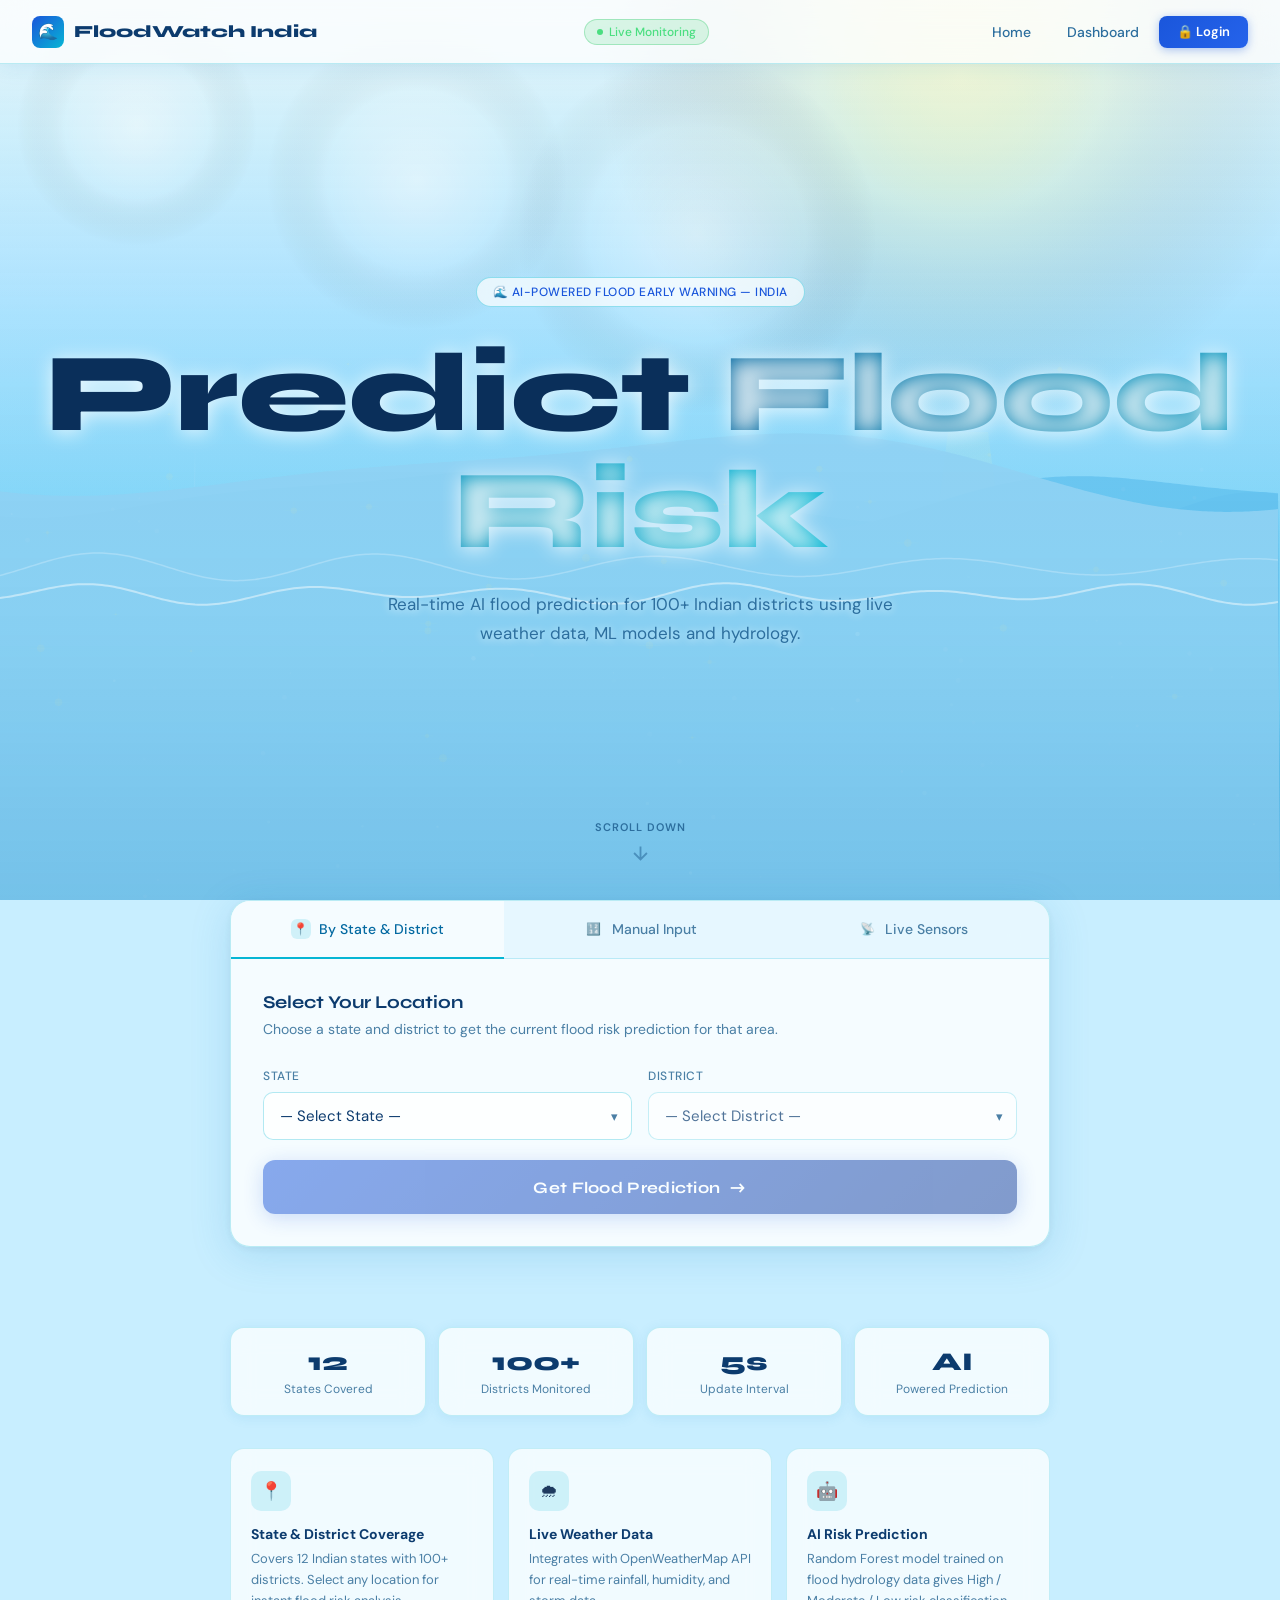
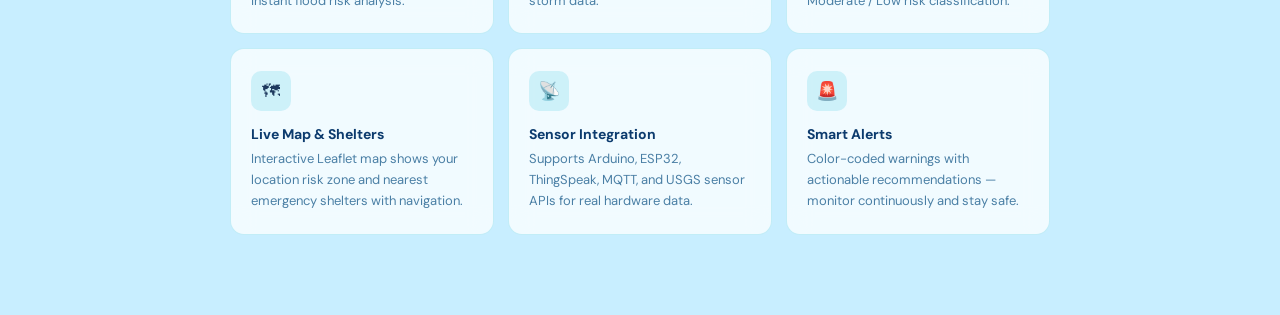
==== source/templates/index.html @ b9c5ceac "Add files via upload" ====
<!DOCTYPE html>
<html lang="en">
<head>
    <meta charset="UTF-8">
    <meta name="viewport" content="width=device-width, initial-scale=1.0">
    <title>Flood Prediction System — India</title>
    <link rel="preconnect" href="https://fonts.googleapis.com">
    <link href="https://fonts.googleapis.com/css2?family=Syne:wght@400;700;800&family=DM+Sans:wght@300;400;500&display=swap" rel="stylesheet">
    <style>
        :root {
            --blue:    #1a56db;
            --blue-dk: #0f3a99;
            --cyan:    #06b6d4;
            --red:     #ef4444;
            --amber:   #f59e0b;
            --green:   #22c55e;
            --dark:    #0b0f1a;
            --panel:   rgba(255,255,255,0.82);
            --border:  rgba(6,182,212,0.22);
            --text:    #1e3a5f;
            --muted:   #4a7fa5;
        }

        *, *::before, *::after { margin: 0; padding: 0; box-sizing: border-box; }

        body {
            font-family: 'DM Sans', sans-serif;
            background: #c8eeff;
            color: var(--text);
            min-height: 100vh;
            overflow-x: hidden;
        }

        /* ── WATER CANVAS BACKGROUND ── */
        #water-bg {
            position: fixed; inset: 0; z-index: 0;
            width: 100%; height: 100%;
        }

        /* ── SUNLIGHT SHIMMER OVERLAY ── */
        .sun-shimmer {
            position: fixed; inset: 0; z-index: 1;
            background: linear-gradient(
                180deg,
                rgba(255,248,220,0.18) 0%,
                rgba(200,238,255,0.08) 35%,
                rgba(100,200,240,0.12) 70%,
                rgba(30,140,200,0.22)  100%
            );
            pointer-events: none;
        }

        /* ── ANIMATED BG (kept for fallback) ── */
        body::before {
            content: '';
            position: fixed; inset: 0; z-index: 0;
            background:
                radial-gradient(ellipse 80% 40% at 50% 0%,  rgba(255,248,200,0.35) 0%, transparent 55%),
                radial-gradient(ellipse 60% 50% at 20% 60%, rgba(100,200,255,0.3)  0%, transparent 60%),
                radial-gradient(ellipse 60% 50% at 80% 40%, rgba(60,180,240,0.25)  0%, transparent 60%);
            pointer-events: none;
        }

        /* ── TOP NAV ── */
        .nav {
            position: sticky; top: 0; z-index: 100;
            display: flex; align-items: center; justify-content: space-between;
            padding: 0 32px; height: 64px;
            background: rgba(255,255,255,0.75);
            backdrop-filter: blur(20px);
            border-bottom: 1px solid rgba(6,182,212,0.25);
            box-shadow: 0 2px 20px rgba(30,140,200,0.12);
        }

        .nav-brand {
            display: flex; align-items: center; gap: 10px;
            font-family: 'Syne', sans-serif;
            font-size: 17px; font-weight: 800; color: #0c3b6e;
            text-decoration: none;
        }

        .nav-brand .drop {
            width: 32px; height: 32px;
            background: linear-gradient(135deg, var(--blue), var(--cyan));
            border-radius: 8px;
            display: flex; align-items: center; justify-content: center;
            font-size: 16px;
        }

        .live-badge {
            display: flex; align-items: center; gap: 6px;
            background: rgba(34,197,94,0.15);
            border: 1px solid rgba(34,197,94,0.3);
            color: #4ade80; padding: 4px 12px; border-radius: 20px;
            font-size: 12px; font-weight: 500;
        }

        .live-badge::before {
            content: '';
            width: 6px; height: 6px; border-radius: 50%;
            background: #4ade80;
            animation: pulse-dot 1.5s infinite;
        }

        @keyframes pulse-dot { 0%,100%{opacity:1;transform:scale(1)} 50%{opacity:0.4;transform:scale(0.8)} }

        .nav-links { display: flex; gap: 4px; }

        .nav-links a {
            color: #2c6e9e; text-decoration: none;
            padding: 7px 16px; border-radius: 8px;
            font-size: 14px; font-weight: 500;
            transition: all 0.2s;
        }

        .nav-links a:hover { color: #0c3b6e; background: rgba(6,182,212,0.12); }

        .nav-links a.btn-login-nav {
            background: linear-gradient(135deg, #1a56db, #2563eb);
            color: white; padding: 7px 18px; border-radius: 8px;
            font-weight: 600; font-size: 13px;
            box-shadow: 0 2px 10px rgba(26,86,219,0.35);
            transition: transform 0.2s, box-shadow 0.2s;
        }
        .nav-links a.btn-login-nav:hover {
            background: linear-gradient(135deg, #1a56db, #2563eb);
            transform: translateY(-1px);
            box-shadow: 0 4px 16px rgba(26,86,219,0.5);
        }

        /* ── HERO ── */
        .hero {
            position: relative; z-index: 1;
            height: calc(100vh - 64px);
            display: flex; flex-direction: column;
            align-items: center; justify-content: center;
            text-align: center;
            width: 100%; max-width: 100%; margin: 0;
            padding: 0 32px;
        }

        .scroll-hint {
            position: absolute; bottom: 36px; left: 50%;
            transform: translateX(-50%);
            display: flex; flex-direction: column; align-items: center; gap: 8px;
            color: var(--muted); font-size: 11px; font-weight: 600;
            letter-spacing: 1px; text-transform: uppercase;
            cursor: pointer; animation: bounce 2s infinite;
        }
        .scroll-hint svg { width: 22px; height: 22px; opacity: 0.5; }
        @keyframes bounce {
            0%,100% { transform: translateX(-50%) translateY(0); opacity: 0.7; }
            50%      { transform: translateX(-50%) translateY(8px); opacity: 1; }
        }

        .hero-eyebrow {
            display: inline-flex; align-items: center; gap: 8px;
            background: rgba(255,255,255,0.7);
            border: 1px solid rgba(6,182,212,0.4);
            color: #1a56db; padding: 6px 16px; border-radius: 20px;
            font-size: 12px; font-weight: 500; letter-spacing: 0.5px;
            text-transform: uppercase; margin-bottom: 28px;
            backdrop-filter: blur(8px);
        }

        .hero h1 {
            font-family: 'Syne', sans-serif;
            font-size: clamp(3.5rem, 9vw, 7rem);
            font-weight: 800; line-height: 1.05;
            color: #0a2f5a; margin-bottom: 0;
            letter-spacing: -1px;
            text-shadow: 0 2px 20px rgba(255,255,255,0.8);
        }

        .hero h1 span {
            background: linear-gradient(90deg, #0369a1, #06b6d4);
            -webkit-background-clip: text;
            -webkit-text-fill-color: transparent;
            background-clip: text;
        }

        .hero p {
            font-size: 17px; color: #2c6e9e;
            line-height: 1.7; max-width: 560px; margin: 0 auto 40px;
            text-shadow: 0 1px 8px rgba(255,255,255,0.7);
        }

        /* ── MAIN CARD ── */
        .main-card {
            position: relative; z-index: 1;
            max-width: 860px; margin: 0 auto;
            padding: 0 20px 80px;
        }

        .card-inner {
            background: rgba(255,255,255,0.82);
            border: 1px solid rgba(6,182,212,0.25);
            border-radius: 20px;
            overflow: hidden;
            backdrop-filter: blur(20px);
            box-shadow: 0 8px 40px rgba(30,140,200,0.18), 0 2px 8px rgba(0,0,0,0.06);
        }

        /* ── TABS ── */
        .tabs {
            display: flex;
            border-bottom: 1px solid rgba(6,182,212,0.2);
            background: rgba(200,238,255,0.35);
        }

        .tab-btn {
            flex: 1; padding: 18px 20px;
            background: none; border: none; cursor: pointer;
            font-family: 'DM Sans', sans-serif;
            font-size: 14px; font-weight: 500;
            color: #4a7fa5;
            display: flex; align-items: center; justify-content: center; gap: 8px;
            border-bottom: 2px solid transparent;
            transition: all 0.2s;
            margin-bottom: -1px;
        }

        .tab-btn:hover { color: #0c3b6e; }

        .tab-btn.active {
            color: #0369a1;
            border-bottom-color: #06b6d4;
            background: rgba(255,255,255,0.6);
        }

        .tab-btn .tab-icon {
            width: 20px; height: 20px; border-radius: 6px;
            display: flex; align-items: center; justify-content: center;
            font-size: 12px;
        }

        .tab-btn.active .tab-icon { background: rgba(6,182,212,0.15); }

        /* ── TAB PANELS ── */
        .tab-panel { display: none; padding: 32px; }
        .tab-panel.active { display: block; }

        /* ── LOCATION SELECTOR ── */
        .panel-title {
            font-family: 'Syne', sans-serif;
            font-size: 18px; font-weight: 700;
            color: #0c3b6e; margin-bottom: 6px;
        }

        .panel-sub {
            font-size: 14px; color: #4a7fa5;
            margin-bottom: 28px; line-height: 1.5;
        }

        .select-row {
            display: grid; grid-template-columns: 1fr 1fr; gap: 16px;
            margin-bottom: 20px;
        }

        .field-wrap { display: flex; flex-direction: column; gap: 8px; }

        .field-label {
            font-size: 12px; font-weight: 500;
            color: #4a7fa5; text-transform: uppercase; letter-spacing: 0.5px;
        }

        select, input[type="number"] {
            width: 100%;
            background: rgba(255,255,255,0.8);
            border: 1px solid rgba(6,182,212,0.3);
            border-radius: 10px;
            color: #0c3b6e;
            padding: 13px 16px;
            font-family: 'DM Sans', sans-serif;
            font-size: 15px;
            outline: none;
            appearance: none;
            -webkit-appearance: none;
            transition: border-color 0.2s, background 0.2s, box-shadow 0.2s;
            cursor: pointer;
        }

        select:focus, input[type="number"]:focus {
            border-color: #06b6d4;
            background: rgba(255,255,255,0.95);
            box-shadow: 0 0 0 3px rgba(6,182,212,0.15);
        }

        select option { background: white; color: #0c3b6e; }

        .select-arrow {
            position: relative;
        }

        .select-arrow::after {
            content: '▾';
            position: absolute; right: 14px; top: 50%;
            transform: translateY(-50%);
            color: var(--muted); pointer-events: none; font-size: 13px;
        }

        /* ── MANUAL FORM GRID ── */
        .manual-grid {
            display: grid; grid-template-columns: repeat(3,1fr); gap: 16px;
            margin-bottom: 20px;
        }

        input[type="number"]::placeholder { color: var(--muted); }

        input[type="number"]::-webkit-inner-spin-button { -webkit-appearance: none; }

        /* ── PREDICT BUTTON ── */
        .predict-btn {
            width: 100%; padding: 16px;
            background: linear-gradient(135deg, var(--blue), var(--blue-dk));
            border: none; border-radius: 12px;
            color: white; font-family: 'Syne', sans-serif;
            font-size: 16px; font-weight: 700;
            cursor: pointer; letter-spacing: 0.3px;
            transition: transform 0.2s, box-shadow 0.2s, opacity 0.2s;
            box-shadow: 0 4px 20px rgba(26,86,219,0.4);
            display: flex; align-items: center; justify-content: center; gap: 10px;
        }

        .predict-btn:hover { transform: translateY(-2px); box-shadow: 0 8px 28px rgba(26,86,219,0.5); }
        .predict-btn:active { transform: translateY(0); }
        .predict-btn:disabled { opacity: 0.5; cursor: not-allowed; transform: none; }

        .btn-arrow { font-size: 18px; transition: transform 0.2s; }
        .predict-btn:hover .btn-arrow { transform: translateX(4px); }

        /* ── RESULT PANEL ── */
        #result-panel {
            display: none;
            margin-top: 24px;
            border: 1px solid rgba(6,182,212,0.25);
            border-radius: 14px;
            overflow: hidden;
            animation: fadeUp 0.4s ease;
            background: rgba(255,255,255,0.7);
        }

        @keyframes fadeUp { from{opacity:0;transform:translateY(12px)} to{opacity:1;transform:translateY(0)} }

        .result-header {
            padding: 20px 24px;
            display: flex; align-items: center; justify-content: space-between;
        }

        .result-header.high     { background: rgba(239,68,68,0.1);   border-bottom: 1px solid rgba(239,68,68,0.2); }
        .result-header.moderate { background: rgba(245,158,11,0.1);  border-bottom: 1px solid rgba(245,158,11,0.2); }
        .result-header.low      { background: rgba(34,197,94,0.1);   border-bottom: 1px solid rgba(34,197,94,0.2); }

        .result-risk-label {
            font-family: 'Syne', sans-serif;
            font-size: 20px; font-weight: 800;
        }

        .result-risk-label.high     { color: #dc2626; }
        .result-risk-label.moderate { color: #d97706; }
        .result-risk-label.low      { color: #16a34a; }

        .result-location {
            font-size: 13px; color: #4a7fa5;
            margin-top: 2px;
        }

        .prob-pill {
            padding: 6px 16px; border-radius: 20px;
            font-size: 14px; font-weight: 700;
        }

        .prob-pill.high     { background: rgba(239,68,68,0.15);  color: #dc2626; }
        .prob-pill.moderate { background: rgba(245,158,11,0.15); color: #d97706; }
        .prob-pill.low      { background: rgba(34,197,94,0.15);  color: #16a34a; }

        .result-body { padding: 20px 24px; }

        .result-metrics {
            display: grid; grid-template-columns: repeat(3,1fr); gap: 12px;
            margin-bottom: 20px;
        }

        .metric-box {
            background: rgba(200,238,255,0.4);
            border: 1px solid rgba(6,182,212,0.2);
            border-radius: 10px; padding: 14px;
            text-align: center;
        }

        .metric-val { font-size: 1.5rem; font-weight: 700; color: #0c3b6e; margin-bottom: 3px; }
        .metric-lbl { font-size: 11px; color: #4a7fa5; text-transform: uppercase; letter-spacing: 0.4px; }

        /* Prob bar */
        .prob-bar-row { margin-bottom: 16px; }
        .prob-bar-label { font-size: 12px; color: #4a7fa5; margin-bottom: 7px; display: flex; justify-content: space-between; }
        .prob-track { background: rgba(6,182,212,0.12); border-radius: 6px; height: 8px; overflow: hidden; }
        .prob-fill { height: 100%; border-radius: 6px; transition: width 1s ease; }
        .prob-fill.high     { background: linear-gradient(90deg, #f87171, #ef4444); }
        .prob-fill.moderate { background: linear-gradient(90deg, #fbbf24, #f59e0b); }
        .prob-fill.low      { background: linear-gradient(90deg, #4ade80, #22c55e); }

        /* Action buttons */
        .result-actions { display: flex; gap: 10px; }

        .action-btn {
            flex: 1; padding: 11px;
            border-radius: 10px; border: 1px solid rgba(6,182,212,0.3);
            background: rgba(255,255,255,0.7);
            color: #0c3b6e; font-size: 13px; font-weight: 500;
            cursor: pointer; text-align: center; text-decoration: none;
            transition: all 0.2s; font-family: 'DM Sans', sans-serif;
            display: block;
        }

        .action-btn:hover { background: rgba(6,182,212,0.12); color: #0369a1; }
        .action-btn.primary { background: #0369a1; border-color: #0369a1; color: white; }
        .action-btn.primary:hover { background: #0c3b6e; }

        /* ── LOADING SPINNER ── */
        .spinner {
            width: 18px; height: 18px;
            border: 2px solid rgba(255,255,255,0.2);
            border-top-color: white;
            border-radius: 50%;
            animation: spin 0.7s linear infinite;
        }

        @keyframes spin { to { transform: rotate(360deg); } }

        /* ── STATS ROW ── */
        .stats-strip {
            position: relative; z-index: 1;
            max-width: 860px; margin: 0 auto 0;
            padding: 0 20px 32px;
            display: grid; grid-template-columns: repeat(4,1fr); gap: 12px;
        }

        .strip-card {
            background: rgba(255,255,255,0.75);
            border: 1px solid rgba(6,182,212,0.22);
            border-radius: 14px; padding: 18px 16px;
            text-align: center;
            backdrop-filter: blur(12px);
            box-shadow: 0 2px 12px rgba(30,140,200,0.1);
        }

        .strip-val {
            font-family: 'Syne', sans-serif;
            font-size: 1.6rem; font-weight: 800; color: #0c3b6e;
            margin-bottom: 4px;
        }

        .strip-lbl { font-size: 12px; color: #4a7fa5; }

        /* ── FEATURES ── */
        .features {
            position: relative; z-index: 1;
            max-width: 860px; margin: 0 auto;
            padding: 0 20px 80px;
            display: grid; grid-template-columns: repeat(3,1fr); gap: 14px;
        }

        .feat-card {
            background: rgba(255,255,255,0.75);
            border: 1px solid rgba(6,182,212,0.2);
            border-radius: 14px; padding: 22px 20px;
            backdrop-filter: blur(12px);
            transition: border-color 0.2s, transform 0.2s, box-shadow 0.2s;
        }

        .feat-card:hover { border-color: rgba(6,182,212,0.5); transform: translateY(-3px); box-shadow: 0 8px 24px rgba(30,140,200,0.15); }

        .feat-icon {
            width: 40px; height: 40px; border-radius: 10px;
            background: rgba(6,182,212,0.15);
            display: flex; align-items: center; justify-content: center;
            font-size: 18px; margin-bottom: 14px;
        }

        .feat-title { font-size: 14px; font-weight: 700; color: #0c3b6e; margin-bottom: 6px; }
        .feat-desc  { font-size: 13px; color: #4a7fa5; line-height: 1.6; }

        /* ── LOADING OVERLAY ── */
        #loading-overlay {
            display: none;
            position: fixed; inset: 0; z-index: 999;
            background: rgba(200,238,255,0.6);
            backdrop-filter: blur(6px);
            align-items: center; justify-content: center;
            flex-direction: column; gap: 16px;
        }

        #loading-overlay.show { display: flex; }

        .loading-ring {
            width: 50px; height: 50px;
            border: 3px solid rgba(6,182,212,0.2);
            border-top-color: #0369a1;
            border-radius: 50%;
            animation: spin 0.8s linear infinite;
        }

        .loading-text { font-size: 15px; color: #0c3b6e; font-weight: 600; }

        /* ── ALERT BANNER ── */
        #alert-banner {
            display: none;
            position: fixed; bottom: 24px; left: 50%; transform: translateX(-50%);
            z-index: 200; min-width: 300px; max-width: 480px;
            padding: 14px 20px; border-radius: 12px;
            font-size: 14px; font-weight: 500;
            animation: slideUp 0.3s ease;
        }

        #alert-banner.error { background: rgba(239,68,68,0.92); color: white; border: 1px solid #ef4444; }
        #alert-banner.info  { background: rgba(3,105,161,0.92); color: white; border: 1px solid #0369a1; }

        @keyframes slideUp { from{opacity:0;transform:translateX(-50%) translateY(10px)} to{opacity:1;transform:translateX(-50%) translateY(0)} }

        .scroll-hint {
            position: absolute; bottom: 36px; left: 50%;
            transform: translateX(-50%);
            display: flex; flex-direction: column; align-items: center; gap: 8px;
            color: #2c6e9e; font-size: 11px; font-weight: 600;
            letter-spacing: 1px; text-transform: uppercase;
            cursor: pointer; animation: bounce 2s infinite;
        }
        .scroll-hint svg { width: 22px; height: 22px; opacity: 0.6; }

        @media (max-width: 640px) {
            .select-row   { grid-template-columns: 1fr; }
            .manual-grid  { grid-template-columns: 1fr; }
            .result-metrics { grid-template-columns: 1fr 1fr; }
            .stats-strip  { grid-template-columns: 1fr 1fr; }
            .features     { grid-template-columns: 1fr; }
            .nav-links    { display: none; }
            .hero         { padding: 0 20px; height: calc(100vh - 64px); }
            .tab-btn span { display: none; }
        }
    </style>
</head>
<body>

<!-- WATER CANVAS BACKGROUND -->
<canvas id="water-bg"></canvas>
<div class="sun-shimmer"></div>

<!-- LOADING OVERLAY -->
<div id="loading-overlay">
    <div class="loading-ring"></div>
    <div class="loading-text">Analyzing flood risk...</div>
</div>

<!-- ALERT BANNER -->
<div id="alert-banner"></div>

<!-- NAV -->
<nav class="nav">
    <a class="nav-brand" href="/">
        <div class="drop">🌊</div>
        FloodWatch India
    </a>
    <div class="live-badge">Live Monitoring</div>
    <div class="nav-links">
        <a href="/">Home</a>
        <a href="/dashboard">Dashboard</a>
        <a href="/login" class="btn-login-nav">&#128274; Login</a>
    </div>
</nav>

<!-- HERO -->
<section class="hero">
    <div class="hero-eyebrow">🌊 AI-Powered Flood Early Warning — India</div>
    <h1>Predict <span>Flood Risk</span></h1>
    <p style="margin-top:20px;">Real-time AI flood prediction for 100+ Indian districts using live weather data, ML models and hydrology.</p>
    <div class="scroll-hint" onclick="document.getElementById('main-content').scrollIntoView({behavior:'smooth'})">
        Scroll down
        <svg viewBox="0 0 24 24" fill="none" stroke="currentColor" stroke-width="2">
            <path d="M12 5v14M5 12l7 7 7-7"/>
        </svg>
    </div>
</section>

<!-- MAIN CARD -->
<div id="main-content" class="main-card">
    <div class="card-inner">

        <!-- TABS -->
        <div class="tabs">
            <button class="tab-btn active" onclick="switchTab('location')">
                <div class="tab-icon">📍</div>
                <span>By State & District</span>
            </button>
            <button class="tab-btn" onclick="switchTab('manual')">
                <div class="tab-icon">🔢</div>
                <span>Manual Input</span>
            </button>
            <button class="tab-btn" onclick="switchTab('live')">
                <div class="tab-icon">📡</div>
                <span>Live Sensors</span>
            </button>
        </div>

        <!-- TAB: LOCATION -->
        <div class="tab-panel active" id="panel-location">
            <div class="panel-title">Select Your Location</div>
            <div class="panel-sub">Choose a state and district to get the current flood risk prediction for that area.</div>

            <div class="select-row">
                <div class="field-wrap">
                    <label class="field-label">State</label>
                    <div class="select-arrow">
                        <select id="state-select" onchange="loadDistricts()">
                            <option value="">— Select State —</option>
                        </select>
                    </div>
                </div>
                <div class="field-wrap">
                    <label class="field-label">District</label>
                    <div class="select-arrow">
                        <select id="district-select" disabled>
                            <option value="">— Select District —</option>
                        </select>
                    </div>
                </div>
            </div>

            <button class="predict-btn" id="loc-btn" onclick="predictByLocation()" disabled>
                <span>Get Flood Prediction</span>
                <span class="btn-arrow">→</span>
            </button>

            <div id="result-panel"></div>
        </div>

        <!-- TAB: MANUAL -->
        <div class="tab-panel" id="panel-manual">
            <div class="panel-title">Enter Sensor Readings</div>
            <div class="panel-sub">Input the current sensor readings from your local monitoring equipment.</div>

            <form action="/predict" method="POST">
                <div class="manual-grid">
                    <div class="field-wrap">
                        <label class="field-label">Rainfall (mm)</label>
                        <input type="number" name="rainfall" placeholder="e.g. 45" step="0.1" min="0" required>
                    </div>
                    <div class="field-wrap">
                        <label class="field-label">Water Level (m)</label>
                        <input type="number" name="water_level" placeholder="e.g. 2.5" step="0.01" min="0" required>
                    </div>
                    <div class="field-wrap">
                        <label class="field-label">River Flow (m³/s)</label>
                        <input type="number" name="flow_rate" placeholder="e.g. 150" step="0.1" min="0" required>
                    </div>
                </div>
                <button type="submit" class="predict-btn">
                    <span>Predict Flood Risk</span>
                    <span class="btn-arrow">→</span>
                </button>
            </form>
        </div>

        <!-- TAB: LIVE -->
        <div class="tab-panel" id="panel-live">
            <div class="panel-title">Live Sensor Dashboard</div>
            <div class="panel-sub">Real-time automatic monitoring using live weather data and AI prediction — updates every 5 seconds.</div>

            <div class="result-metrics" style="margin-bottom:24px;">
                <div class="metric-box">
                    <div class="metric-val" id="live-rain">--</div>
                    <div class="metric-lbl">Rainfall mm</div>
                </div>
                <div class="metric-box">
                    <div class="metric-val" id="live-wl">--</div>
                    <div class="metric-lbl">Water Level m</div>
                </div>
                <div class="metric-box">
                    <div class="metric-val" id="live-flow">--</div>
                    <div class="metric-lbl">River Flow m³/s</div>
                </div>
            </div>

            <div id="live-alert" style="padding:14px 18px;border-radius:10px;text-align:center;font-weight:600;font-size:15px;background:rgba(255,255,255,0.05);color:var(--muted);margin-bottom:20px;">
                Connecting to sensors...
            </div>

            <a href="/dashboard" class="predict-btn" style="text-decoration:none;display:flex;">
                <span>Open Full Live Dashboard</span>
                <span class="btn-arrow">→</span>
            </a>
        </div>

    </div>
</div>

<!-- STATS STRIP -->
<div class="stats-strip">
    <div class="strip-card">
        <div class="strip-val">12</div>
        <div class="strip-lbl">States Covered</div>
    </div>
    <div class="strip-card">
        <div class="strip-val">100+</div>
        <div class="strip-lbl">Districts Monitored</div>
    </div>
    <div class="strip-card">
        <div class="strip-val">5s</div>
        <div class="strip-lbl">Update Interval</div>
    </div>
    <div class="strip-card">
        <div class="strip-val">AI</div>
        <div class="strip-lbl">Powered Prediction</div>
    </div>
</div>

<!-- FEATURES -->
<div class="features">
    <div class="feat-card">
        <div class="feat-icon">📍</div>
        <div class="feat-title">State & District Coverage</div>
        <div class="feat-desc">Covers 12 Indian states with 100+ districts. Select any location for instant flood risk analysis.</div>
    </div>
    <div class="feat-card">
        <div class="feat-icon">🌧</div>
        <div class="feat-title">Live Weather Data</div>
        <div class="feat-desc">Integrates with OpenWeatherMap API for real-time rainfall, humidity, and storm data.</div>
    </div>
    <div class="feat-card">
        <div class="feat-icon">🤖</div>
        <div class="feat-title">AI Risk Prediction</div>
        <div class="feat-desc">Random Forest model trained on flood hydrology data gives High / Moderate / Low risk classification.</div>
    </div>
    <div class="feat-card">
        <div class="feat-icon">🗺</div>
        <div class="feat-title">Live Map & Shelters</div>
        <div class="feat-desc">Interactive Leaflet map shows your location risk zone and nearest emergency shelters with navigation.</div>
    </div>
    <div class="feat-card">
        <div class="feat-icon">📡</div>
        <div class="feat-title">Sensor Integration</div>
        <div class="feat-desc">Supports Arduino, ESP32, ThingSpeak, MQTT, and USGS sensor APIs for real hardware data.</div>
    </div>
    <div class="feat-card">
        <div class="feat-icon">🚨</div>
        <div class="feat-title">Smart Alerts</div>
        <div class="feat-desc">Color-coded warnings with actionable recommendations — monitor continuously and stay safe.</div>
    </div>
</div>

<script>
/* ══════════════════════════════════════════
   TABS
══════════════════════════════════════════ */
function switchTab(name) {
    document.querySelectorAll('.tab-btn').forEach((b, i) => {
        const panels = ['location','manual','live'];
        b.classList.toggle('active', panels[i] === name);
    });
    document.querySelectorAll('.tab-panel').forEach(p => p.classList.remove('active'));
    document.getElementById('panel-' + name).classList.add('active');
}

/* ══════════════════════════════════════════
   LOAD STATES ON PAGE LOAD
══════════════════════════════════════════ */
async function loadStates() {
    try {
        const res  = await fetch('/api/states');
        const data = await res.json();
        const sel  = document.getElementById('state-select');
        data.states.forEach(s => {
            const opt = document.createElement('option');
            opt.value = s; opt.textContent = s;
            sel.appendChild(opt);
        });
    } catch(e) {
        console.error('Failed to load states:', e);
    }
}

/* ══════════════════════════════════════════
   LOAD DISTRICTS WHEN STATE SELECTED
══════════════════════════════════════════ */
async function loadDistricts() {
    const state    = document.getElementById('state-select').value;
    const distSel  = document.getElementById('district-select');
    const locBtn   = document.getElementById('loc-btn');

    distSel.innerHTML = '<option value="">— Select District —</option>';
    distSel.disabled  = true;
    locBtn.disabled   = true;
    document.getElementById('result-panel').style.display = 'none';

    if (!state) return;

    try {
        const res  = await fetch(`/api/districts/${encodeURIComponent(state)}`);
        const data = await res.json();
        data.districts.forEach(d => {
            const opt = document.createElement('option');
            opt.value = d; opt.textContent = d;
            distSel.appendChild(opt);
        });
        distSel.disabled = false;
        distSel.onchange = () => {
            locBtn.disabled = !distSel.value;
        };
    } catch(e) {
        showAlert('Failed to load districts.', 'error');
    }
}

/* ══════════════════════════════════════════
   PREDICT BY LOCATION
══════════════════════════════════════════ */
async function predictByLocation() {
    const state    = document.getElementById('state-select').value;
    const district = document.getElementById('district-select').value;

    if (!state || !district) {
        showAlert('Please select both a state and district.', 'error');
        return;
    }

    showLoading(true);

    try {
        const res  = await fetch('/api/district-prediction', {
            method:  'POST',
            headers: {'Content-Type': 'application/json'},
            body:    JSON.stringify({ state, district })
        });
        const data = await res.json();

        if (!data.success) throw new Error(data.error || 'Prediction failed');

        showLoading(false);
        renderResult(data);
    } catch(e) {
        showLoading(false);
        showAlert('Prediction failed: ' + e.message, 'error');
    }
}

/* ══════════════════════════════════════════
   RENDER RESULT PANEL
══════════════════════════════════════════ */
function renderResult(data) {
    const risk = data.prediction.risk;
    const prob = data.prediction.probability;
    const cls  = risk.toLowerCase();

    const recoHTML = (risk === 'High' || risk === 'Moderate') ? `
        <div style="margin-top:16px;padding:14px 16px;background:rgba(245,158,11,0.08);border:1px solid rgba(245,158,11,0.2);border-radius:10px;">
            <div style="font-size:12px;font-weight:700;color:#fbbf24;text-transform:uppercase;letter-spacing:0.5px;margin-bottom:8px;">Recommended Actions</div>
            <ul style="list-style:none;padding:0;display:flex;flex-direction:column;gap:6px;">
                ${['Monitor river and weather updates continuously',
                   'Alert local authorities and emergency services',
                   'Evacuate low-lying areas if necessary',
                   'Move valuables to higher ground',
                   'Avoid rivers, drains and water bodies']
                  .map(a => `<li style="font-size:13px;color:#94a3b8;display:flex;gap:8px;"><span style="color:#f59e0b;">→</span>${a}</li>`)
                  .join('')}
            </ul>
        </div>` : '';

    const panel = document.getElementById('result-panel');
    panel.innerHTML = `
        <div class="result-header ${cls}">
            <div>
                <div class="result-risk-label ${cls}">
                    ${ risk === 'High' ? '⚠ HIGH FLOOD RISK' : risk === 'Moderate' ? '⚡ MODERATE RISK' : '✓ LOW RISK — SAFE' }
                </div>
                <div class="result-location">${data.district}, ${data.state} · ${data.timestamp}</div>
            </div>
            <div class="prob-pill ${cls}">${prob}%</div>
        </div>
        <div class="result-body">
            <div class="result-metrics">
                <div class="metric-box">
                    <div class="metric-val">${data.rainfall}</div>
                    <div class="metric-lbl">Rainfall mm</div>
                </div>
                <div class="metric-box">
                    <div class="metric-val">${data.water_level}</div>
                    <div class="metric-lbl">Water Level m</div>
                </div>
                <div class="metric-box">
                    <div class="metric-val">${data.flow_rate}</div>
                    <div class="metric-lbl">River Flow m³/s</div>
                </div>
            </div>
            <div class="prob-bar-row">
                <div class="prob-bar-label">
                    <span>Flood Probability</span>
                    <span>${prob}%</span>
                </div>
                <div class="prob-track">
                    <div class="prob-fill ${cls}" style="width:${prob}%;"></div>
                </div>
            </div>
            ${recoHTML}
            <div class="result-actions" style="margin-top:16px;">
                <a href="/dashboard" class="action-btn primary">Open Live Dashboard →</a>
                <button class="action-btn" onclick="resetForm()">Try Another Location</button>
            </div>
        </div>`;

    panel.style.display = 'block';
    panel.scrollIntoView({ behavior: 'smooth', block: 'nearest' });
}

function resetForm() {
    document.getElementById('result-panel').style.display = 'none';
    document.getElementById('state-select').value    = '';
    document.getElementById('district-select').innerHTML = '<option value="">— Select District —</option>';
    document.getElementById('district-select').disabled  = true;
    document.getElementById('loc-btn').disabled = true;
}

/* ══════════════════════════════════════════
   LIVE SENSOR POLL (Live tab)
══════════════════════════════════════════ */
function pollLive() {
    fetch('/api/realtime-data')
        .then(r => r.json())
        .then(data => {
            document.getElementById('live-rain').textContent = data.rainfall;
            document.getElementById('live-wl').textContent   = data.water_level;
            document.getElementById('live-flow').textContent = data.flow_rate;

            const box  = document.getElementById('live-alert');
            const risk = data.prediction.risk;
            const prob = data.prediction.probability;

            box.style.background = risk === 'High' ? 'rgba(239,68,68,0.15)' :
                                   risk === 'Moderate' ? 'rgba(245,158,11,0.15)' :
                                   'rgba(34,197,94,0.15)';
            box.style.color = risk === 'High' ? '#f87171' :
                              risk === 'Moderate' ? '#fbbf24' : '#4ade80';
            box.textContent = risk === 'High'     ? `⚠ FLOOD WARNING — High Risk (${prob}%)` :
                              risk === 'Moderate'  ? `⚡ Moderate Risk Detected (${prob}%)` :
                                                     `✓ Safe Conditions — Low Risk (${prob}%)`;
        })
        .catch(() => {});
}

pollLive();
setInterval(pollLive, 5000);

/* ══════════════════════════════════════════
   HELPERS
══════════════════════════════════════════ */
function showLoading(show) {
    const el = document.getElementById('loading-overlay');
    el.classList.toggle('show', show);
}

function showAlert(msg, type = 'info') {
    const el = document.getElementById('alert-banner');
    el.textContent = msg;
    el.className   = type;
    el.style.display = 'block';
    setTimeout(() => { el.style.display = 'none'; }, 3500);
}

// Init
loadStates();

/* ══════════════════════════════════════════════════════
   LIGHT WATER FLOW CANVAS
   Real flowing river — bright daylight, turquoise water,
   white foam crests, golden sunlight reflections, ripples
══════════════════════════════════════════════════════ */
(function() {
    var canvas = document.getElementById('water-bg');
    var ctx    = canvas.getContext('2d');
    var W, H, t = 0;

    // Sky-to-water gradient layers — bright daylight palette
    var waves = [
        { amp:30, freq:0.006, speed:0.014, yR:0.52, col:'rgba(144,210,244,0.95)'  },
        { amp:24, freq:0.009, speed:0.020, yR:0.55, col:'rgba(100,195,240,0.92)'  },
        { amp:19, freq:0.013, speed:0.028, yR:0.58, col:'rgba(64,175,230,0.88)'   },
        { amp:15, freq:0.017, speed:0.036, yR:0.60, col:'rgba(32,155,218,0.82)'   },
        { amp:11, freq:0.022, speed:0.045, yR:0.63, col:'rgba(14,140,204,0.72)'   },
        { amp:7,  freq:0.030, speed:0.056, yR:0.66, col:'rgba(6,182,212,0.55)'    },
        { amp:4,  freq:0.040, speed:0.070, yR:0.68, col:'rgba(125,225,245,0.35)'  },
    ];

    // Foam / white sparkle particles
    var sparks = [];
    function mkSpark(x) {
        return {
            x:     x != null ? x : Math.random() * W,
            y:     H * 0.5 + Math.random() * H * 0.5,
            vx:    (Math.random() - 0.4) * 0.7,
            vy:    -(Math.random() * 0.5 + 0.1),
            r:     Math.random() * 2.2 + 0.4,
            a:     Math.random() * 0.7 + 0.2,
            life:  0, max: Math.random() * 160 + 80
        };
    }

    // Sunlight sparkle glints
    var glints = [];
    function mkGlint() {
        return {
            x:    Math.random() * W,
            y:    H * 0.4 + Math.random() * H * 0.45,
            r:    Math.random() * 3 + 1,
            a:    0, maxA: Math.random() * 0.9 + 0.3,
            life: 0, max: Math.random() * 80 + 40,
            grow: true
        };
    }

    // Flowing current streaks
    var currents = [];
    function mkCurrent(fromTop) {
        return {
            x: Math.random() * W,
            y: fromTop ? H * 0.5 : H * 0.5 + Math.random() * H * 0.5,
            spd: Math.random() * 1.2 + 0.4,
            len: Math.random() * 80 + 30,
            a:   Math.random() * 0.12 + 0.03,
            w:   Math.random() * 1.2 + 0.3,
            drift: (Math.random() - 0.5) * 0.2
        };
    }

    function init() {
        W = canvas.width  = window.innerWidth;
        H = canvas.height = window.innerHeight;
        sparks   = Array.from({length:100}, function() { return mkSpark(); });
        glints   = Array.from({length:40},  function() { return mkGlint(); });
        currents = Array.from({length:20},  function() { return mkCurrent(false); });
    }
    window.addEventListener('resize', init);
    init();

    function frame() {
        t++;

        /* ── Sky gradient (top portion) ── */
        var sky = ctx.createLinearGradient(0, 0, 0, H * 0.6);
        sky.addColorStop(0,    '#e0f4ff');
        sky.addColorStop(0.25, '#c8eeff');
        sky.addColorStop(0.5,  '#b0e4ff');
        sky.addColorStop(1,    '#7dd4f8');
        ctx.fillStyle = sky;
        ctx.fillRect(0, 0, W, H);

        /* ── Sun glow ── */
        var sunX = W * 0.75, sunY = H * 0.08;
        var sg = ctx.createRadialGradient(sunX, sunY, 0, sunX, sunY, W * 0.28);
        sg.addColorStop(0,    'rgba(255,248,180,0.55)');
        sg.addColorStop(0.4,  'rgba(255,240,120,0.18)');
        sg.addColorStop(1,    'transparent');
        ctx.fillStyle = sg;
        ctx.fillRect(0, 0, W, H);

        /* ── Subtle cloud blobs ── */
        for (var c = 0; c < 4; c++) {
            var cx = ((t * 0.2 + c * 280) % (W + 300)) - 150;
            var cy = H * (0.08 + c * 0.06);
            var cr = ctx.createRadialGradient(cx, cy, 0, cx, cy, 90 + c * 30);
            cr.addColorStop(0,   'rgba(255,255,255,0.45)');
            cr.addColorStop(0.6, 'rgba(255,255,255,0.12)');
            cr.addColorStop(1,   'transparent');
            ctx.fillStyle = cr;
            ctx.fillRect(0, 0, W, H);
        }

        /* ── Sunlight reflection column on water ── */
        var refX = sunX + Math.sin(t * 0.008) * 30;
        var ref  = ctx.createLinearGradient(refX - 60, H * 0.45, refX + 60, H);
        ref.addColorStop(0,   'rgba(255,248,180,0)');
        ref.addColorStop(0.3, 'rgba(255,248,180,0.22)');
        ref.addColorStop(0.7, 'rgba(255,235,100,0.14)');
        ref.addColorStop(1,   'rgba(255,235,100,0)');
        ctx.fillStyle = ref;
        ctx.beginPath();
        ctx.moveTo(refX - 20, H * 0.48);
        ctx.lineTo(refX + 20, H * 0.48);
        ctx.lineTo(refX + 80, H);
        ctx.lineTo(refX - 80, H);
        ctx.fill();

        /* ── Current streaks (underwater flow lines) ── */
        for (var i = 0; i < currents.length; i++) {
            var cu = currents[i];
            cu.y   += cu.spd;
            cu.x   += cu.drift;
            if (cu.y > H + cu.len) { currents[i] = mkCurrent(true); continue; }
            ctx.beginPath();
            ctx.moveTo(cu.x, cu.y);
            ctx.lineTo(cu.x + cu.drift * 15, cu.y - cu.len);
            var lg = ctx.createLinearGradient(cu.x, cu.y, cu.x, cu.y - cu.len);
            lg.addColorStop(0,   'rgba(255,255,255,0)');
            lg.addColorStop(0.5, 'rgba(255,255,255,' + cu.a + ')');
            lg.addColorStop(1,   'rgba(255,255,255,0)');
            ctx.strokeStyle = lg; ctx.lineWidth = cu.w; ctx.stroke();
        }

        /* ── Wave layers ── */
        for (var w = waves.length - 1; w >= 0; w--) {
            var wv = waves[w], bY = H * wv.yR;
            ctx.beginPath(); ctx.moveTo(0, H);
            for (var x = 0; x <= W; x += 3) {
                var y = Math.sin(x * wv.freq + t * wv.speed) * wv.amp
                      + Math.sin(x * wv.freq * 1.7 + t * wv.speed * 0.75 + 1.4) * (wv.amp * 0.38)
                      + Math.sin(x * wv.freq * 0.45 + t * wv.speed * 1.3  + 2.8) * (wv.amp * 0.2);
                ctx.lineTo(x, bY + y);
            }
            ctx.lineTo(W, H); ctx.closePath();
            ctx.fillStyle = wv.col; ctx.fill();
        }

        /* ── Bright foam crest highlight ── */
        var tv = waves[5];
        ctx.beginPath();
        for (var x = 0; x <= W; x += 3) {
            var sy = Math.sin(x * tv.freq + t * tv.speed) * tv.amp
                   + Math.sin(x * 0.018   + t * 0.055 + 2) * 4;
            x === 0 ? ctx.moveTo(x, H * tv.yR + sy) : ctx.lineTo(x, H * tv.yR + sy);
        }
        ctx.strokeStyle = 'rgba(255,255,255,0.55)'; ctx.lineWidth = 2; ctx.stroke();

        /* ── Secondary foam crest ── */
        var tv2 = waves[4];
        ctx.beginPath();
        for (var x = 0; x <= W; x += 3) {
            var sy2 = Math.sin(x * tv2.freq + t * tv2.speed + 1) * tv2.amp
                    + Math.sin(x * 0.025 + t * 0.04 + 1) * 3;
            x === 0 ? ctx.moveTo(x, H * tv2.yR + sy2) : ctx.lineTo(x, H * tv2.yR + sy2);
        }
        ctx.strokeStyle = 'rgba(255,255,255,0.28)'; ctx.lineWidth = 1.5; ctx.stroke();

        /* ── White foam sparkles ── */
        for (var s = 0; s < sparks.length; s++) {
            var sp = sparks[s];
            sp.x += sp.vx; sp.y += sp.vy; sp.life++;
            var p = sp.life / sp.max;
            var a = sp.a * (p < 0.2 ? p/0.2 : Math.max(0, 1 - (p-0.2)/0.8));
            ctx.beginPath(); ctx.arc(sp.x, sp.y, sp.r, 0, Math.PI * 2);
            ctx.fillStyle = 'rgba(255,255,255,' + a + ')'; ctx.fill();
            if (sp.life >= sp.max || sp.y < 0) sparks[s] = mkSpark();
        }

        /* ── Sunlight glints on water surface ── */
        for (var g = 0; g < glints.length; g++) {
            var gl = glints[g];
            gl.life++;
            if (gl.grow) { gl.a += 0.04; if (gl.a >= gl.maxA) gl.grow = false; }
            else          { gl.a -= 0.03; }
            if (gl.a <= 0 || gl.life >= gl.max) { glints[g] = mkGlint(); continue; }
            ctx.beginPath();
            ctx.arc(gl.x, gl.y, gl.r, 0, Math.PI * 2);
            ctx.fillStyle = 'rgba(255,248,150,' + gl.a + ')';
            ctx.fill();
            // Star cross glow
            ctx.strokeStyle = 'rgba(255,248,150,' + (gl.a * 0.5) + ')';
            ctx.lineWidth = 0.7;
            ctx.beginPath(); ctx.moveTo(gl.x - gl.r * 3, gl.y); ctx.lineTo(gl.x + gl.r * 3, gl.y); ctx.stroke();
            ctx.beginPath(); ctx.moveTo(gl.x, gl.y - gl.r * 3); ctx.lineTo(gl.x, gl.y + gl.r * 3); ctx.stroke();
        }

        /* ── Auto ripple rings ── */
        if (t % 70 === 0) spawnRipple(Math.random() * W, H * 0.5 + Math.random() * H * 0.5);

        requestAnimationFrame(frame);
    }
    frame();

    function spawnRipple(x, y) {
        var el = document.createElement('div');
        var sz = Math.random() * 100 + 40;
        el.style.cssText = [
            'position:fixed', 'z-index:2', 'border-radius:50%', 'pointer-events:none',
            'border:1.5px solid rgba(255,255,255,0.55)',
            'animation:ripple-light 1.8s ease-out forwards',
            'width:' + sz + 'px', 'height:' + sz + 'px',
            'left:' + (x - sz/2) + 'px', 'top:' + (y - sz/2) + 'px'
        ].join(';');
        document.body.appendChild(el);
        setTimeout(function() { el.remove(); }, 1800);
    }

    // Inject ripple keyframe
    var style = document.createElement('style');
    style.textContent = '@keyframes ripple-light{0%{transform:scale(0);opacity:0.8}100%{transform:scale(1);opacity:0}}';
    document.head.appendChild(style);

    // Click ripple
    document.addEventListener('click', function(e) {
        spawnRipple(e.clientX, e.clientY);
        setTimeout(function() { spawnRipple(e.clientX + 8, e.clientY + 4); }, 100);
    });
})();
</script>
</body>
</html>
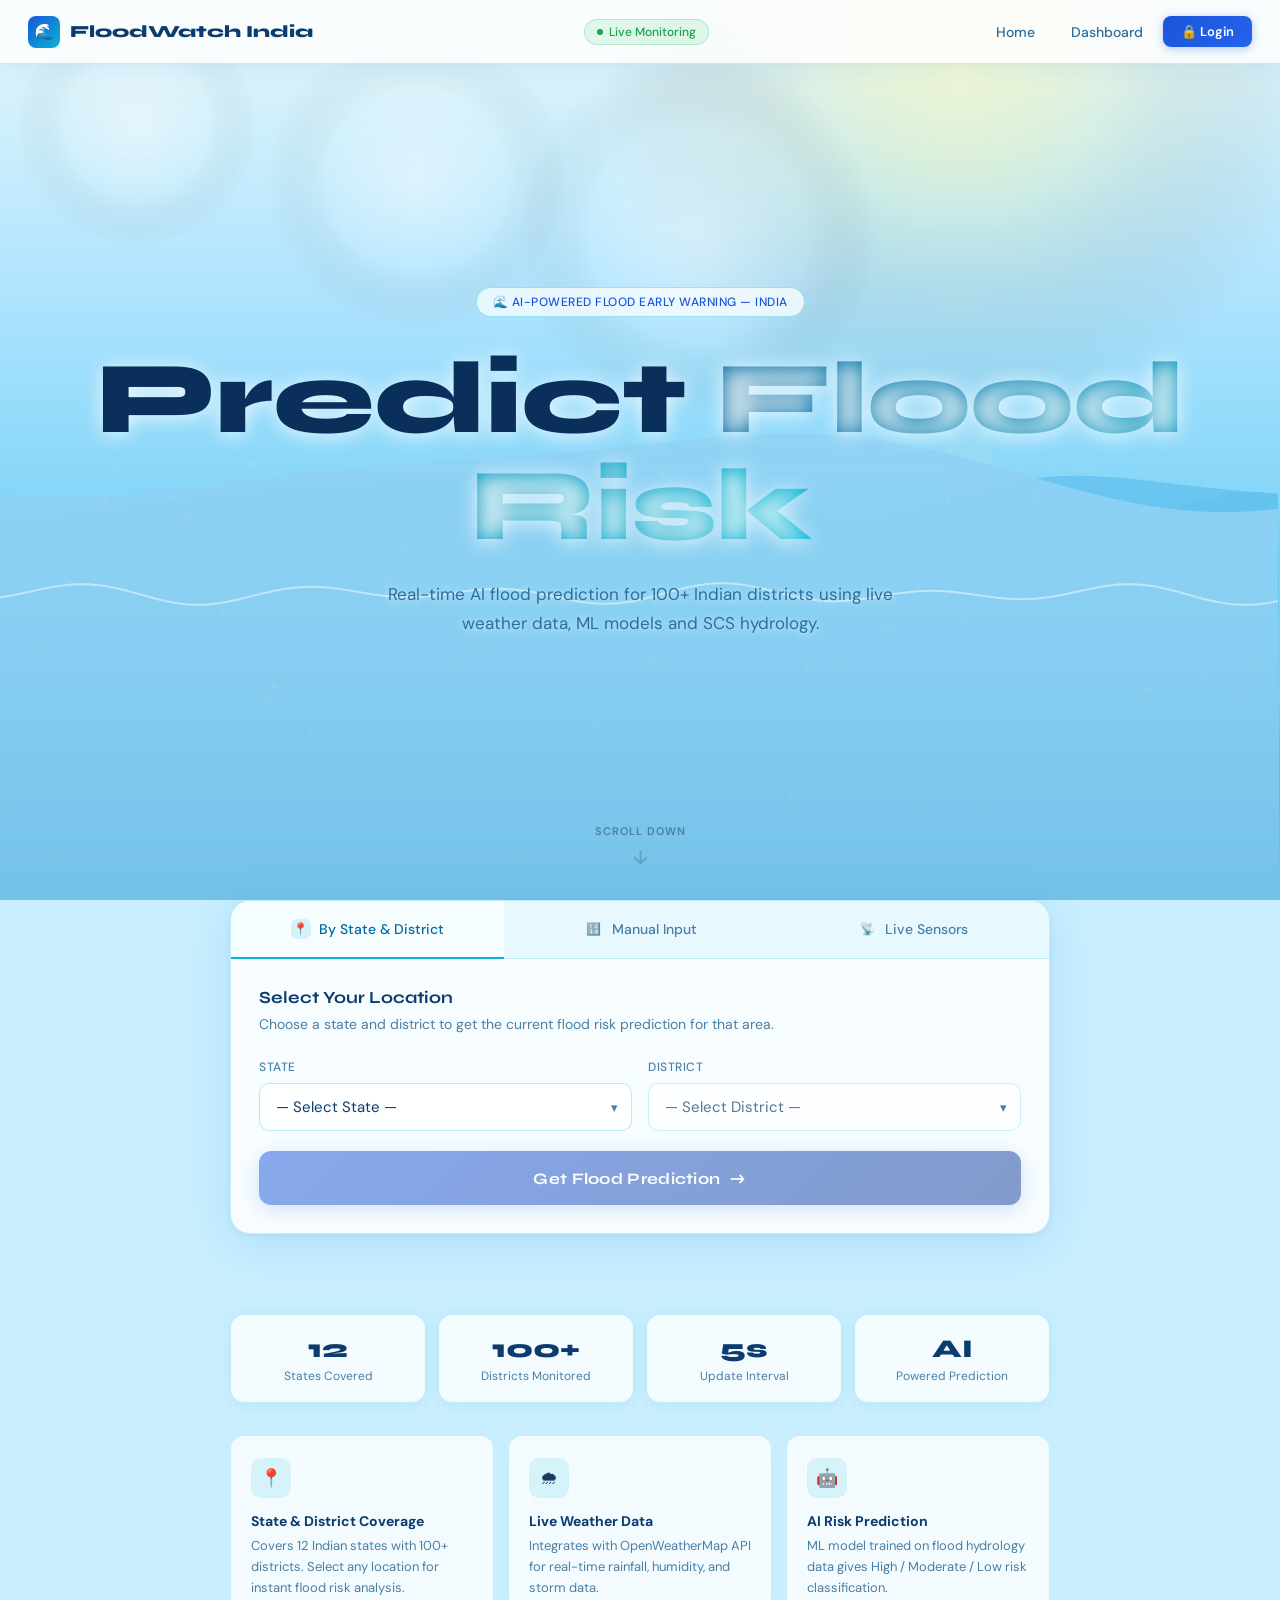
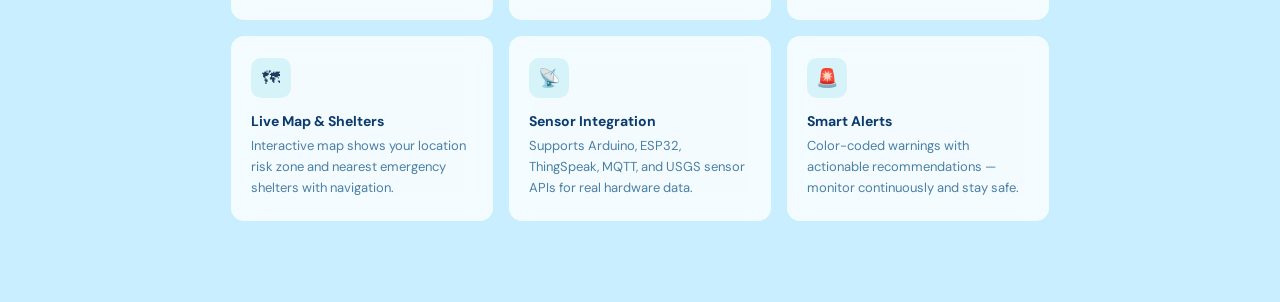
==== commit 0b96f080: "Update print statement from 'Hello' to 'Goodbye'" ====
--- a/source/templates/index.html
+++ b/source/templates/index.html
@@ -3,616 +3,227 @@
 <head>
     <meta charset="UTF-8">
     <meta name="viewport" content="width=device-width, initial-scale=1.0">
-    <title>Flood Prediction System — India</title>
+    <title>FloodWatch India — AI Flood Prediction</title>
     <link rel="preconnect" href="https://fonts.googleapis.com">
-    <link href="https://fonts.googleapis.com/css2?family=Syne:wght@400;700;800&family=DM+Sans:wght@300;400;500&display=swap" rel="stylesheet">
+    <link href="https://fonts.googleapis.com/css2?family=Syne:wght@400;700;800&family=DM+Sans:wght@300;400;500;600&display=swap" rel="stylesheet">
     <style>
         :root {
-            --blue:    #1a56db;
-            --blue-dk: #0f3a99;
-            --cyan:    #06b6d4;
-            --red:     #ef4444;
-            --amber:   #f59e0b;
-            --green:   #22c55e;
-            --dark:    #0b0f1a;
-            --panel:   rgba(255,255,255,0.82);
-            --border:  rgba(6,182,212,0.22);
-            --text:    #1e3a5f;
-            --muted:   #4a7fa5;
+            --blue:#1a56db; --blue-dk:#0f3a99; --cyan:#06b6d4;
+            --danger:#ef4444; --warn:#f59e0b; --safe:#22c55e;
+            --panel:rgba(255,255,255,0.85); --border:rgba(6,182,212,0.22);
+            --text:#1e3a5f; --muted:#4a7fa5;
         }
-
-        *, *::before, *::after { margin: 0; padding: 0; box-sizing: border-box; }
-
-        body {
-            font-family: 'DM Sans', sans-serif;
-            background: #c8eeff;
-            color: var(--text);
-            min-height: 100vh;
-            overflow-x: hidden;
+        *,*::before,*::after{margin:0;padding:0;box-sizing:border-box;}
+        body{font-family:'DM Sans',sans-serif;background:#c8eeff;color:var(--text);min-height:100vh;overflow-x:hidden;}
+        #water-bg{position:fixed;inset:0;z-index:0;width:100%;height:100%;}
+        .sun-shimmer{position:fixed;inset:0;z-index:1;background:linear-gradient(180deg,rgba(255,248,220,.18) 0%,rgba(200,238,255,.08) 35%,rgba(100,200,240,.12) 70%,rgba(30,140,200,.22) 100%);pointer-events:none;}
+
+        /* NAV */
+        .nav{position:sticky;top:0;z-index:100;display:flex;align-items:center;justify-content:space-between;padding:0 28px;height:64px;background:rgba(255,255,255,.82);backdrop-filter:blur(20px);border-bottom:1px solid var(--border);box-shadow:0 2px 20px rgba(30,140,200,.1);}
+        .nav-brand{display:flex;align-items:center;gap:10px;font-family:'Syne',sans-serif;font-size:17px;font-weight:800;color:#0c3b6e;text-decoration:none;}
+        .nav-brand .drop{width:32px;height:32px;background:linear-gradient(135deg,var(--blue),var(--cyan));border-radius:8px;display:flex;align-items:center;justify-content:center;font-size:16px;}
+        .live-badge{display:flex;align-items:center;gap:6px;background:rgba(34,197,94,.12);border:1px solid rgba(34,197,94,.25);color:#16a34a;padding:4px 12px;border-radius:20px;font-size:12px;font-weight:500;}
+        .live-badge::before{content:'';width:6px;height:6px;border-radius:50%;background:#16a34a;animation:pulse-dot 1.5s infinite;}
+        @keyframes pulse-dot{0%,100%{opacity:1;transform:scale(1)}50%{opacity:.4;transform:scale(.8)}}
+        .nav-links{display:flex;gap:4px;align-items:center;}
+        .nav-links a{color:#2c6e9e;text-decoration:none;padding:7px 16px;border-radius:8px;font-size:14px;font-weight:500;transition:all .2s;}
+        .nav-links a:hover{color:#0c3b6e;background:rgba(6,182,212,.1);}
+        .nav-links a.btn-login-nav{background:linear-gradient(135deg,var(--blue),#2563eb);color:white;padding:7px 18px;font-weight:600;font-size:13px;box-shadow:0 2px 10px rgba(26,86,219,.3);}
+        .nav-links a.btn-login-nav:hover{transform:translateY(-1px);box-shadow:0 4px 16px rgba(26,86,219,.45);}
+
+        /* HAMBURGER */
+        .hamburger{display:none;flex-direction:column;gap:5px;cursor:pointer;padding:8px;border:none;background:none;}
+        .hamburger span{width:22px;height:2px;background:#0c3b6e;border-radius:2px;transition:all .3s;}
+        .hamburger.open span:nth-child(1){transform:translateY(7px) rotate(45deg)}
+        .hamburger.open span:nth-child(2){opacity:0}
+        .hamburger.open span:nth-child(3){transform:translateY(-7px) rotate(-45deg)}
+        .mobile-menu{display:none;position:fixed;top:64px;left:0;right:0;z-index:99;background:rgba(255,255,255,.97);backdrop-filter:blur(20px);border-bottom:1px solid var(--border);padding:12px 16px;flex-direction:column;gap:4px;box-shadow:0 8px 24px rgba(30,140,200,.1);}
+        .mobile-menu.open{display:flex;}
+        .mobile-menu a{color:#2c6e9e;text-decoration:none;font-size:14px;font-weight:600;padding:11px 14px;border-radius:10px;border:1px solid transparent;transition:all .2s;}
+        .mobile-menu a:hover{background:rgba(6,182,212,.09);color:#0c3b6e;}
+        .mobile-menu a.btn-login-mobile{background:linear-gradient(135deg,var(--blue),#2563eb);color:white;text-align:center;}
+
+        /* HERO */
+        .hero{position:relative;z-index:2;height:calc(100vh - 64px);display:flex;flex-direction:column;align-items:center;justify-content:center;text-align:center;padding:0 24px;}
+        .hero-eyebrow{display:inline-flex;align-items:center;gap:8px;background:rgba(255,255,255,.72);border:1px solid rgba(6,182,212,.35);color:#1a56db;padding:6px 16px;border-radius:20px;font-size:12px;font-weight:500;letter-spacing:.5px;text-transform:uppercase;margin-bottom:28px;backdrop-filter:blur(8px);}
+        .hero h1{font-family:'Syne',sans-serif;font-size:clamp(3rem,8vw,6.5rem);font-weight:800;line-height:1.05;color:#0a2f5a;letter-spacing:-1px;text-shadow:0 2px 20px rgba(255,255,255,.8);}
+        .hero h1 span{background:linear-gradient(90deg,#0369a1,#06b6d4);-webkit-background-clip:text;-webkit-text-fill-color:transparent;background-clip:text;}
+        .hero p{font-size:17px;color:#2c6e9e;line-height:1.7;max-width:560px;margin:20px auto 40px;text-shadow:0 1px 8px rgba(255,255,255,.7);}
+        .scroll-hint{position:absolute;bottom:32px;left:50%;transform:translateX(-50%);display:flex;flex-direction:column;align-items:center;gap:8px;color:var(--muted);font-size:11px;font-weight:600;letter-spacing:1px;text-transform:uppercase;cursor:pointer;animation:bounce 2s infinite;}
+        .scroll-hint svg{width:22px;height:22px;opacity:.5;}
+        @keyframes bounce{0%,100%{transform:translateX(-50%) translateY(0);opacity:.7}50%{transform:translateX(-50%) translateY(8px);opacity:1}}
+
+        /* MAIN CARD */
+        .main-card{position:relative;z-index:2;max-width:860px;margin:0 auto;padding:0 20px 80px;}
+        .card-inner{background:rgba(255,255,255,.86);border:1px solid var(--border);border-radius:20px;overflow:hidden;backdrop-filter:blur(20px);box-shadow:0 8px 40px rgba(30,140,200,.15),0 2px 8px rgba(0,0,0,.05);}
+        .tabs{display:flex;border-bottom:1px solid rgba(6,182,212,.18);background:rgba(200,238,255,.35);}
+        .tab-btn{flex:1;padding:18px 16px;background:none;border:none;cursor:pointer;font-family:'DM Sans',sans-serif;font-size:14px;font-weight:500;color:var(--muted);display:flex;align-items:center;justify-content:center;gap:8px;border-bottom:2px solid transparent;transition:all .2s;margin-bottom:-1px;}
+        .tab-btn:hover{color:#0c3b6e;}
+        .tab-btn.active{color:#0369a1;border-bottom-color:#06b6d4;background:rgba(255,255,255,.6);}
+        .tab-icon{width:20px;height:20px;border-radius:6px;display:flex;align-items:center;justify-content:center;font-size:12px;}
+        .tab-btn.active .tab-icon{background:rgba(6,182,212,.14);}
+        .tab-panel{display:none;padding:28px;}
+        .tab-panel.active{display:block;}
+        .panel-title{font-family:'Syne',sans-serif;font-size:17px;font-weight:700;color:#0c3b6e;margin-bottom:6px;}
+        .panel-sub{font-size:14px;color:var(--muted);margin-bottom:24px;line-height:1.5;}
+
+        /* SELECTS / INPUTS */
+        .select-row{display:grid;grid-template-columns:1fr 1fr;gap:16px;margin-bottom:20px;}
+        .field-wrap{display:flex;flex-direction:column;gap:8px;}
+        .field-label{font-size:12px;font-weight:500;color:var(--muted);text-transform:uppercase;letter-spacing:.5px;}
+        .select-arrow{position:relative;}
+        .select-arrow::after{content:'▾';position:absolute;right:14px;top:50%;transform:translateY(-50%);color:var(--muted);pointer-events:none;font-size:13px;}
+        select,input[type="number"]{width:100%;background:rgba(255,255,255,.85);border:1px solid rgba(6,182,212,.28);border-radius:10px;color:#0c3b6e;padding:13px 16px;font-family:'DM Sans',sans-serif;font-size:15px;outline:none;appearance:none;-webkit-appearance:none;transition:border-color .2s,box-shadow .2s;}
+        select:focus,input[type="number"]:focus{border-color:#06b6d4;box-shadow:0 0 0 3px rgba(6,182,212,.14);}
+        select option{background:white;color:#0c3b6e;}
+        input[type="number"]::placeholder{color:var(--muted);}
+        input[type="number"]::-webkit-inner-spin-button{-webkit-appearance:none;}
+        .manual-grid{display:grid;grid-template-columns:repeat(3,1fr);gap:16px;margin-bottom:20px;}
+
+        /* PREDICT BUTTON */
+        .predict-btn{width:100%;padding:16px;background:linear-gradient(135deg,var(--blue),var(--blue-dk));border:none;border-radius:12px;color:white;font-family:'Syne',sans-serif;font-size:16px;font-weight:700;cursor:pointer;letter-spacing:.3px;transition:transform .2s,box-shadow .2s,opacity .2s;box-shadow:0 4px 20px rgba(26,86,219,.35);display:flex;align-items:center;justify-content:center;gap:10px;text-decoration:none;}
+        .predict-btn:hover{transform:translateY(-2px);box-shadow:0 8px 28px rgba(26,86,219,.48);}
+        .predict-btn:active{transform:translateY(0);}
+        .predict-btn:disabled{opacity:.5;cursor:not-allowed;transform:none;}
+        .btn-arrow{font-size:18px;transition:transform .2s;}
+        .predict-btn:hover .btn-arrow{transform:translateX(4px);}
+
+        /* RESULT PANEL */
+        #result-panel{display:none;margin-top:22px;border:1px solid rgba(6,182,212,.22);border-radius:14px;overflow:hidden;animation:fadeUp .4s ease;background:rgba(255,255,255,.75);}
+        @keyframes fadeUp{from{opacity:0;transform:translateY(12px)}to{opacity:1;transform:translateY(0)}}
+        .result-header{padding:18px 22px;display:flex;align-items:center;justify-content:space-between;flex-wrap:wrap;gap:10px;}
+        .result-header.high    {background:rgba(239,68,68,.09);border-bottom:1px solid rgba(239,68,68,.18);}
+        .result-header.moderate{background:rgba(245,158,11,.09);border-bottom:1px solid rgba(245,158,11,.18);}
+        .result-header.low     {background:rgba(34,197,94,.09); border-bottom:1px solid rgba(34,197,94,.18);}
+        .result-risk-label{font-family:'Syne',sans-serif;font-size:18px;font-weight:800;}
+        .result-risk-label.high    {color:#dc2626;}
+        .result-risk-label.moderate{color:#d97706;}
+        .result-risk-label.low     {color:#16a34a;}
+        .result-location{font-size:13px;color:var(--muted);margin-top:2px;}
+        .prob-pill{padding:6px 16px;border-radius:20px;font-size:14px;font-weight:700;}
+        .prob-pill.high    {background:rgba(239,68,68,.12);color:#dc2626;}
+        .prob-pill.moderate{background:rgba(245,158,11,.12);color:#d97706;}
+        .prob-pill.low     {background:rgba(34,197,94,.12); color:#16a34a;}
+        .result-body{padding:18px 22px;}
+        .result-metrics{display:grid;grid-template-columns:repeat(3,1fr);gap:12px;margin-bottom:18px;}
+        .metric-box{background:rgba(200,238,255,.35);border:1px solid rgba(6,182,212,.18);border-radius:10px;padding:14px;text-align:center;}
+        .metric-val{font-size:1.4rem;font-weight:700;color:#0c3b6e;margin-bottom:3px;}
+        .metric-lbl{font-size:11px;color:var(--muted);text-transform:uppercase;letter-spacing:.4px;}
+        .prob-bar-row{margin-bottom:16px;}
+        .prob-bar-label{font-size:12px;color:var(--muted);margin-bottom:7px;display:flex;justify-content:space-between;}
+        .prob-track{background:rgba(6,182,212,.1);border-radius:6px;height:8px;overflow:hidden;}
+        .prob-fill{height:100%;border-radius:6px;transition:width 1s ease;}
+        .prob-fill.high    {background:linear-gradient(90deg,#f87171,#ef4444);}
+        .prob-fill.moderate{background:linear-gradient(90deg,#fbbf24,#f59e0b);}
+        .prob-fill.low     {background:linear-gradient(90deg,#4ade80,#22c55e);}
+        .result-actions{display:flex;gap:10px;}
+        .action-btn{flex:1;padding:11px;border-radius:10px;border:1px solid rgba(6,182,212,.25);background:rgba(255,255,255,.75);color:#0c3b6e;font-size:13px;font-weight:500;cursor:pointer;text-align:center;text-decoration:none;transition:all .2s;font-family:'DM Sans',sans-serif;display:block;}
+        .action-btn:hover{background:rgba(6,182,212,.1);color:#0369a1;}
+        .action-btn.primary{background:#0369a1;border-color:#0369a1;color:white;}
+        .action-btn.primary:hover{background:#0c3b6e;}
+
+        /* LOGIN NOTICE */
+        .login-notice{background:rgba(26,86,219,.07);border:1px solid rgba(26,86,219,.2);border-radius:10px;padding:14px 18px;font-size:13px;color:#1a56db;text-align:center;margin-top:12px;line-height:1.6;}
+        .login-notice a{color:#0c3b6e;font-weight:700;text-decoration:underline;}
+
+        /* LIVE */
+        #live-alert{padding:14px 18px;border-radius:10px;text-align:center;font-weight:600;font-size:15px;background:rgba(255,255,255,.05);color:var(--muted);margin-bottom:20px;}
+
+        /* LOADING */
+        #loading-overlay{display:none;position:fixed;inset:0;z-index:999;background:rgba(200,238,255,.6);backdrop-filter:blur(6px);align-items:center;justify-content:center;flex-direction:column;gap:16px;}
+        #loading-overlay.show{display:flex;}
+        .loading-ring{width:50px;height:50px;border:3px solid rgba(6,182,212,.2);border-top-color:#0369a1;border-radius:50%;animation:spin .8s linear infinite;}
+        @keyframes spin{to{transform:rotate(360deg)}}
+        .loading-text{font-size:15px;color:#0c3b6e;font-weight:600;}
+        #alert-banner{display:none;position:fixed;bottom:24px;left:50%;transform:translateX(-50%);z-index:200;min-width:300px;max-width:480px;padding:14px 20px;border-radius:12px;font-size:14px;font-weight:500;animation:slideUp .3s ease;}
+        #alert-banner.error{background:rgba(239,68,68,.94);color:white;border:1px solid #ef4444;}
+        #alert-banner.info {background:rgba(3,105,161,.94);color:white;border:1px solid #0369a1;}
+        @keyframes slideUp{from{opacity:0;transform:translateX(-50%) translateY(10px)}to{opacity:1;transform:translateX(-50%) translateY(0)}}
+
+        /* STATS & FEATURES */
+        .stats-strip{position:relative;z-index:2;max-width:860px;margin:0 auto;padding:0 20px 32px;display:grid;grid-template-columns:repeat(4,1fr);gap:12px;}
+        .strip-card{background:rgba(255,255,255,.78);border:1px solid var(--border);border-radius:14px;padding:18px 16px;text-align:center;backdrop-filter:blur(12px);box-shadow:0 2px 12px rgba(30,140,200,.08);transition:transform .2s,border-color .2s;}
+        .strip-card:hover{transform:translateY(-3px);border-color:rgba(6,182,212,.4);}
+        .strip-val{font-family:'Syne',sans-serif;font-size:1.6rem;font-weight:800;color:#0c3b6e;margin-bottom:4px;}
+        .strip-lbl{font-size:12px;color:var(--muted);}
+        .features{position:relative;z-index:2;max-width:860px;margin:0 auto;padding:0 20px 80px;display:grid;grid-template-columns:repeat(3,1fr);gap:14px;}
+        .feat-card{background:rgba(255,255,255,.78);border:1px solid rgba(6,182,212,.18);border-radius:14px;padding:22px 20px;backdrop-filter:blur(12px);transition:border-color .2s,transform .2s,box-shadow .2s;}
+        .feat-card:hover{border-color:rgba(6,182,212,.45);transform:translateY(-3px);box-shadow:0 8px 24px rgba(30,140,200,.12);}
+        .feat-icon{width:40px;height:40px;border-radius:10px;background:rgba(6,182,212,.12);display:flex;align-items:center;justify-content:center;font-size:18px;margin-bottom:14px;}
+        .feat-title{font-size:14px;font-weight:700;color:#0c3b6e;margin-bottom:6px;}
+        .feat-desc {font-size:13px;color:var(--muted);line-height:1.6;}
+
+        /* RESPONSIVE */
+        @media(max-width:768px){
+            .nav-links{display:none;}
+            .hamburger{display:flex;}
+            .stats-strip{grid-template-columns:1fr 1fr;}
+            .features{grid-template-columns:1fr 1fr;}
         }
-
-        /* ── WATER CANVAS BACKGROUND ── */
-        #water-bg {
-            position: fixed; inset: 0; z-index: 0;
-            width: 100%; height: 100%;
-        }
-
-        /* ── SUNLIGHT SHIMMER OVERLAY ── */
-        .sun-shimmer {
-            position: fixed; inset: 0; z-index: 1;
-            background: linear-gradient(
-                180deg,
-                rgba(255,248,220,0.18) 0%,
-                rgba(200,238,255,0.08) 35%,
-                rgba(100,200,240,0.12) 70%,
-                rgba(30,140,200,0.22)  100%
-            );
-            pointer-events: none;
-        }
-
-        /* ── ANIMATED BG (kept for fallback) ── */
-        body::before {
-            content: '';
-            position: fixed; inset: 0; z-index: 0;
-            background:
-                radial-gradient(ellipse 80% 40% at 50% 0%,  rgba(255,248,200,0.35) 0%, transparent 55%),
-                radial-gradient(ellipse 60% 50% at 20% 60%, rgba(100,200,255,0.3)  0%, transparent 60%),
-                radial-gradient(ellipse 60% 50% at 80% 40%, rgba(60,180,240,0.25)  0%, transparent 60%);
-            pointer-events: none;
-        }
-
-        /* ── TOP NAV ── */
-        .nav {
-            position: sticky; top: 0; z-index: 100;
-            display: flex; align-items: center; justify-content: space-between;
-            padding: 0 32px; height: 64px;
-            background: rgba(255,255,255,0.75);
-            backdrop-filter: blur(20px);
-            border-bottom: 1px solid rgba(6,182,212,0.25);
-            box-shadow: 0 2px 20px rgba(30,140,200,0.12);
-        }
-
-        .nav-brand {
-            display: flex; align-items: center; gap: 10px;
-            font-family: 'Syne', sans-serif;
-            font-size: 17px; font-weight: 800; color: #0c3b6e;
-            text-decoration: none;
-        }
-
-        .nav-brand .drop {
-            width: 32px; height: 32px;
-            background: linear-gradient(135deg, var(--blue), var(--cyan));
-            border-radius: 8px;
-            display: flex; align-items: center; justify-content: center;
-            font-size: 16px;
-        }
-
-        .live-badge {
-            display: flex; align-items: center; gap: 6px;
-            background: rgba(34,197,94,0.15);
-            border: 1px solid rgba(34,197,94,0.3);
-            color: #4ade80; padding: 4px 12px; border-radius: 20px;
-            font-size: 12px; font-weight: 500;
-        }
-
-        .live-badge::before {
-            content: '';
-            width: 6px; height: 6px; border-radius: 50%;
-            background: #4ade80;
-            animation: pulse-dot 1.5s infinite;
-        }
-
-        @keyframes pulse-dot { 0%,100%{opacity:1;transform:scale(1)} 50%{opacity:0.4;transform:scale(0.8)} }
-
-        .nav-links { display: flex; gap: 4px; }
-
-        .nav-links a {
-            color: #2c6e9e; text-decoration: none;
-            padding: 7px 16px; border-radius: 8px;
-            font-size: 14px; font-weight: 500;
-            transition: all 0.2s;
-        }
-
-        .nav-links a:hover { color: #0c3b6e; background: rgba(6,182,212,0.12); }
-
-        .nav-links a.btn-login-nav {
-            background: linear-gradient(135deg, #1a56db, #2563eb);
-            color: white; padding: 7px 18px; border-radius: 8px;
-            font-weight: 600; font-size: 13px;
-            box-shadow: 0 2px 10px rgba(26,86,219,0.35);
-            transition: transform 0.2s, box-shadow 0.2s;
-        }
-        .nav-links a.btn-login-nav:hover {
-            background: linear-gradient(135deg, #1a56db, #2563eb);
-            transform: translateY(-1px);
-            box-shadow: 0 4px 16px rgba(26,86,219,0.5);
-        }
-
-        /* ── HERO ── */
-        .hero {
-            position: relative; z-index: 1;
-            height: calc(100vh - 64px);
-            display: flex; flex-direction: column;
-            align-items: center; justify-content: center;
-            text-align: center;
-            width: 100%; max-width: 100%; margin: 0;
-            padding: 0 32px;
-        }
-
-        .scroll-hint {
-            position: absolute; bottom: 36px; left: 50%;
-            transform: translateX(-50%);
-            display: flex; flex-direction: column; align-items: center; gap: 8px;
-            color: var(--muted); font-size: 11px; font-weight: 600;
-            letter-spacing: 1px; text-transform: uppercase;
-            cursor: pointer; animation: bounce 2s infinite;
-        }
-        .scroll-hint svg { width: 22px; height: 22px; opacity: 0.5; }
-        @keyframes bounce {
-            0%,100% { transform: translateX(-50%) translateY(0); opacity: 0.7; }
-            50%      { transform: translateX(-50%) translateY(8px); opacity: 1; }
-        }
-
-        .hero-eyebrow {
-            display: inline-flex; align-items: center; gap: 8px;
-            background: rgba(255,255,255,0.7);
-            border: 1px solid rgba(6,182,212,0.4);
-            color: #1a56db; padding: 6px 16px; border-radius: 20px;
-            font-size: 12px; font-weight: 500; letter-spacing: 0.5px;
-            text-transform: uppercase; margin-bottom: 28px;
-            backdrop-filter: blur(8px);
-        }
-
-        .hero h1 {
-            font-family: 'Syne', sans-serif;
-            font-size: clamp(3.5rem, 9vw, 7rem);
-            font-weight: 800; line-height: 1.05;
-            color: #0a2f5a; margin-bottom: 0;
-            letter-spacing: -1px;
-            text-shadow: 0 2px 20px rgba(255,255,255,0.8);
-        }
-
-        .hero h1 span {
-            background: linear-gradient(90deg, #0369a1, #06b6d4);
-            -webkit-background-clip: text;
-            -webkit-text-fill-color: transparent;
-            background-clip: text;
-        }
-
-        .hero p {
-            font-size: 17px; color: #2c6e9e;
-            line-height: 1.7; max-width: 560px; margin: 0 auto 40px;
-            text-shadow: 0 1px 8px rgba(255,255,255,0.7);
-        }
-
-        /* ── MAIN CARD ── */
-        .main-card {
-            position: relative; z-index: 1;
-            max-width: 860px; margin: 0 auto;
-            padding: 0 20px 80px;
-        }
-
-        .card-inner {
-            background: rgba(255,255,255,0.82);
-            border: 1px solid rgba(6,182,212,0.25);
-            border-radius: 20px;
-            overflow: hidden;
-            backdrop-filter: blur(20px);
-            box-shadow: 0 8px 40px rgba(30,140,200,0.18), 0 2px 8px rgba(0,0,0,0.06);
-        }
-
-        /* ── TABS ── */
-        .tabs {
-            display: flex;
-            border-bottom: 1px solid rgba(6,182,212,0.2);
-            background: rgba(200,238,255,0.35);
-        }
-
-        .tab-btn {
-            flex: 1; padding: 18px 20px;
-            background: none; border: none; cursor: pointer;
-            font-family: 'DM Sans', sans-serif;
-            font-size: 14px; font-weight: 500;
-            color: #4a7fa5;
-            display: flex; align-items: center; justify-content: center; gap: 8px;
-            border-bottom: 2px solid transparent;
-            transition: all 0.2s;
-            margin-bottom: -1px;
-        }
-
-        .tab-btn:hover { color: #0c3b6e; }
-
-        .tab-btn.active {
-            color: #0369a1;
-            border-bottom-color: #06b6d4;
-            background: rgba(255,255,255,0.6);
-        }
-
-        .tab-btn .tab-icon {
-            width: 20px; height: 20px; border-radius: 6px;
-            display: flex; align-items: center; justify-content: center;
-            font-size: 12px;
-        }
-
-        .tab-btn.active .tab-icon { background: rgba(6,182,212,0.15); }
-
-        /* ── TAB PANELS ── */
-        .tab-panel { display: none; padding: 32px; }
-        .tab-panel.active { display: block; }
-
-        /* ── LOCATION SELECTOR ── */
-        .panel-title {
-            font-family: 'Syne', sans-serif;
-            font-size: 18px; font-weight: 700;
-            color: #0c3b6e; margin-bottom: 6px;
-        }
-
-        .panel-sub {
-            font-size: 14px; color: #4a7fa5;
-            margin-bottom: 28px; line-height: 1.5;
-        }
-
-        .select-row {
-            display: grid; grid-template-columns: 1fr 1fr; gap: 16px;
-            margin-bottom: 20px;
-        }
-
-        .field-wrap { display: flex; flex-direction: column; gap: 8px; }
-
-        .field-label {
-            font-size: 12px; font-weight: 500;
-            color: #4a7fa5; text-transform: uppercase; letter-spacing: 0.5px;
-        }
-
-        select, input[type="number"] {
-            width: 100%;
-            background: rgba(255,255,255,0.8);
-            border: 1px solid rgba(6,182,212,0.3);
-            border-radius: 10px;
-            color: #0c3b6e;
-            padding: 13px 16px;
-            font-family: 'DM Sans', sans-serif;
-            font-size: 15px;
-            outline: none;
-            appearance: none;
-            -webkit-appearance: none;
-            transition: border-color 0.2s, background 0.2s, box-shadow 0.2s;
-            cursor: pointer;
-        }
-
-        select:focus, input[type="number"]:focus {
-            border-color: #06b6d4;
-            background: rgba(255,255,255,0.95);
-            box-shadow: 0 0 0 3px rgba(6,182,212,0.15);
-        }
-
-        select option { background: white; color: #0c3b6e; }
-
-        .select-arrow {
-            position: relative;
-        }
-
-        .select-arrow::after {
-            content: '▾';
-            position: absolute; right: 14px; top: 50%;
-            transform: translateY(-50%);
-            color: var(--muted); pointer-events: none; font-size: 13px;
-        }
-
-        /* ── MANUAL FORM GRID ── */
-        .manual-grid {
-            display: grid; grid-template-columns: repeat(3,1fr); gap: 16px;
-            margin-bottom: 20px;
-        }
-
-        input[type="number"]::placeholder { color: var(--muted); }
-
-        input[type="number"]::-webkit-inner-spin-button { -webkit-appearance: none; }
-
-        /* ── PREDICT BUTTON ── */
-        .predict-btn {
-            width: 100%; padding: 16px;
-            background: linear-gradient(135deg, var(--blue), var(--blue-dk));
-            border: none; border-radius: 12px;
-            color: white; font-family: 'Syne', sans-serif;
-            font-size: 16px; font-weight: 700;
-            cursor: pointer; letter-spacing: 0.3px;
-            transition: transform 0.2s, box-shadow 0.2s, opacity 0.2s;
-            box-shadow: 0 4px 20px rgba(26,86,219,0.4);
-            display: flex; align-items: center; justify-content: center; gap: 10px;
-        }
-
-        .predict-btn:hover { transform: translateY(-2px); box-shadow: 0 8px 28px rgba(26,86,219,0.5); }
-        .predict-btn:active { transform: translateY(0); }
-        .predict-btn:disabled { opacity: 0.5; cursor: not-allowed; transform: none; }
-
-        .btn-arrow { font-size: 18px; transition: transform 0.2s; }
-        .predict-btn:hover .btn-arrow { transform: translateX(4px); }
-
-        /* ── RESULT PANEL ── */
-        #result-panel {
-            display: none;
-            margin-top: 24px;
-            border: 1px solid rgba(6,182,212,0.25);
-            border-radius: 14px;
-            overflow: hidden;
-            animation: fadeUp 0.4s ease;
-            background: rgba(255,255,255,0.7);
-        }
-
-        @keyframes fadeUp { from{opacity:0;transform:translateY(12px)} to{opacity:1;transform:translateY(0)} }
-
-        .result-header {
-            padding: 20px 24px;
-            display: flex; align-items: center; justify-content: space-between;
-        }
-
-        .result-header.high     { background: rgba(239,68,68,0.1);   border-bottom: 1px solid rgba(239,68,68,0.2); }
-        .result-header.moderate { background: rgba(245,158,11,0.1);  border-bottom: 1px solid rgba(245,158,11,0.2); }
-        .result-header.low      { background: rgba(34,197,94,0.1);   border-bottom: 1px solid rgba(34,197,94,0.2); }
-
-        .result-risk-label {
-            font-family: 'Syne', sans-serif;
-            font-size: 20px; font-weight: 800;
-        }
-
-        .result-risk-label.high     { color: #dc2626; }
-        .result-risk-label.moderate { color: #d97706; }
-        .result-risk-label.low      { color: #16a34a; }
-
-        .result-location {
-            font-size: 13px; color: #4a7fa5;
-            margin-top: 2px;
-        }
-
-        .prob-pill {
-            padding: 6px 16px; border-radius: 20px;
-            font-size: 14px; font-weight: 700;
-        }
-
-        .prob-pill.high     { background: rgba(239,68,68,0.15);  color: #dc2626; }
-        .prob-pill.moderate { background: rgba(245,158,11,0.15); color: #d97706; }
-        .prob-pill.low      { background: rgba(34,197,94,0.15);  color: #16a34a; }
-
-        .result-body { padding: 20px 24px; }
-
-        .result-metrics {
-            display: grid; grid-template-columns: repeat(3,1fr); gap: 12px;
-            margin-bottom: 20px;
-        }
-
-        .metric-box {
-            background: rgba(200,238,255,0.4);
-            border: 1px solid rgba(6,182,212,0.2);
-            border-radius: 10px; padding: 14px;
-            text-align: center;
-        }
-
-        .metric-val { font-size: 1.5rem; font-weight: 700; color: #0c3b6e; margin-bottom: 3px; }
-        .metric-lbl { font-size: 11px; color: #4a7fa5; text-transform: uppercase; letter-spacing: 0.4px; }
-
-        /* Prob bar */
-        .prob-bar-row { margin-bottom: 16px; }
-        .prob-bar-label { font-size: 12px; color: #4a7fa5; margin-bottom: 7px; display: flex; justify-content: space-between; }
-        .prob-track { background: rgba(6,182,212,0.12); border-radius: 6px; height: 8px; overflow: hidden; }
-        .prob-fill { height: 100%; border-radius: 6px; transition: width 1s ease; }
-        .prob-fill.high     { background: linear-gradient(90deg, #f87171, #ef4444); }
-        .prob-fill.moderate { background: linear-gradient(90deg, #fbbf24, #f59e0b); }
-        .prob-fill.low      { background: linear-gradient(90deg, #4ade80, #22c55e); }
-
-        /* Action buttons */
-        .result-actions { display: flex; gap: 10px; }
-
-        .action-btn {
-            flex: 1; padding: 11px;
-            border-radius: 10px; border: 1px solid rgba(6,182,212,0.3);
-            background: rgba(255,255,255,0.7);
-            color: #0c3b6e; font-size: 13px; font-weight: 500;
-            cursor: pointer; text-align: center; text-decoration: none;
-            transition: all 0.2s; font-family: 'DM Sans', sans-serif;
-            display: block;
-        }
-
-        .action-btn:hover { background: rgba(6,182,212,0.12); color: #0369a1; }
-        .action-btn.primary { background: #0369a1; border-color: #0369a1; color: white; }
-        .action-btn.primary:hover { background: #0c3b6e; }
-
-        /* ── LOADING SPINNER ── */
-        .spinner {
-            width: 18px; height: 18px;
-            border: 2px solid rgba(255,255,255,0.2);
-            border-top-color: white;
-            border-radius: 50%;
-            animation: spin 0.7s linear infinite;
-        }
-
-        @keyframes spin { to { transform: rotate(360deg); } }
-
-        /* ── STATS ROW ── */
-        .stats-strip {
-            position: relative; z-index: 1;
-            max-width: 860px; margin: 0 auto 0;
-            padding: 0 20px 32px;
-            display: grid; grid-template-columns: repeat(4,1fr); gap: 12px;
-        }
-
-        .strip-card {
-            background: rgba(255,255,255,0.75);
-            border: 1px solid rgba(6,182,212,0.22);
-            border-radius: 14px; padding: 18px 16px;
-            text-align: center;
-            backdrop-filter: blur(12px);
-            box-shadow: 0 2px 12px rgba(30,140,200,0.1);
-        }
-
-        .strip-val {
-            font-family: 'Syne', sans-serif;
-            font-size: 1.6rem; font-weight: 800; color: #0c3b6e;
-            margin-bottom: 4px;
-        }
-
-        .strip-lbl { font-size: 12px; color: #4a7fa5; }
-
-        /* ── FEATURES ── */
-        .features {
-            position: relative; z-index: 1;
-            max-width: 860px; margin: 0 auto;
-            padding: 0 20px 80px;
-            display: grid; grid-template-columns: repeat(3,1fr); gap: 14px;
-        }
-
-        .feat-card {
-            background: rgba(255,255,255,0.75);
-            border: 1px solid rgba(6,182,212,0.2);
-            border-radius: 14px; padding: 22px 20px;
-            backdrop-filter: blur(12px);
-            transition: border-color 0.2s, transform 0.2s, box-shadow 0.2s;
-        }
-
-        .feat-card:hover { border-color: rgba(6,182,212,0.5); transform: translateY(-3px); box-shadow: 0 8px 24px rgba(30,140,200,0.15); }
-
-        .feat-icon {
-            width: 40px; height: 40px; border-radius: 10px;
-            background: rgba(6,182,212,0.15);
-            display: flex; align-items: center; justify-content: center;
-            font-size: 18px; margin-bottom: 14px;
-        }
-
-        .feat-title { font-size: 14px; font-weight: 700; color: #0c3b6e; margin-bottom: 6px; }
-        .feat-desc  { font-size: 13px; color: #4a7fa5; line-height: 1.6; }
-
-        /* ── LOADING OVERLAY ── */
-        #loading-overlay {
-            display: none;
-            position: fixed; inset: 0; z-index: 999;
-            background: rgba(200,238,255,0.6);
-            backdrop-filter: blur(6px);
-            align-items: center; justify-content: center;
-            flex-direction: column; gap: 16px;
-        }
-
-        #loading-overlay.show { display: flex; }
-
-        .loading-ring {
-            width: 50px; height: 50px;
-            border: 3px solid rgba(6,182,212,0.2);
-            border-top-color: #0369a1;
-            border-radius: 50%;
-            animation: spin 0.8s linear infinite;
-        }
-
-        .loading-text { font-size: 15px; color: #0c3b6e; font-weight: 600; }
-
-        /* ── ALERT BANNER ── */
-        #alert-banner {
-            display: none;
-            position: fixed; bottom: 24px; left: 50%; transform: translateX(-50%);
-            z-index: 200; min-width: 300px; max-width: 480px;
-            padding: 14px 20px; border-radius: 12px;
-            font-size: 14px; font-weight: 500;
-            animation: slideUp 0.3s ease;
-        }
-
-        #alert-banner.error { background: rgba(239,68,68,0.92); color: white; border: 1px solid #ef4444; }
-        #alert-banner.info  { background: rgba(3,105,161,0.92); color: white; border: 1px solid #0369a1; }
-
-        @keyframes slideUp { from{opacity:0;transform:translateX(-50%) translateY(10px)} to{opacity:1;transform:translateX(-50%) translateY(0)} }
-
-        .scroll-hint {
-            position: absolute; bottom: 36px; left: 50%;
-            transform: translateX(-50%);
-            display: flex; flex-direction: column; align-items: center; gap: 8px;
-            color: #2c6e9e; font-size: 11px; font-weight: 600;
-            letter-spacing: 1px; text-transform: uppercase;
-            cursor: pointer; animation: bounce 2s infinite;
-        }
-        .scroll-hint svg { width: 22px; height: 22px; opacity: 0.6; }
-
-        @media (max-width: 640px) {
-            .select-row   { grid-template-columns: 1fr; }
-            .manual-grid  { grid-template-columns: 1fr; }
-            .result-metrics { grid-template-columns: 1fr 1fr; }
-            .stats-strip  { grid-template-columns: 1fr 1fr; }
-            .features     { grid-template-columns: 1fr; }
-            .nav-links    { display: none; }
-            .hero         { padding: 0 20px; height: calc(100vh - 64px); }
-            .tab-btn span { display: none; }
+        @media(max-width:480px){
+            .select-row{grid-template-columns:1fr;}
+            .manual-grid{grid-template-columns:1fr;}
+            .result-metrics{grid-template-columns:1fr 1fr;}
+            .stats-strip{grid-template-columns:1fr 1fr;}
+            .features{grid-template-columns:1fr;}
+            .hero h1{font-size:clamp(2.4rem,11vw,3.5rem);}
+            .tab-btn span{display:none;}
+            .tab-panel{padding:20px 16px 24px;}
         }
     </style>
 </head>
 <body>
-
-<!-- WATER CANVAS BACKGROUND -->
 <canvas id="water-bg"></canvas>
 <div class="sun-shimmer"></div>
-
-<!-- LOADING OVERLAY -->
-<div id="loading-overlay">
-    <div class="loading-ring"></div>
-    <div class="loading-text">Analyzing flood risk...</div>
-</div>
-
-<!-- ALERT BANNER -->
+<div id="loading-overlay"><div class="loading-ring"></div><div class="loading-text">Analyzing flood risk&#8230;</div></div>
 <div id="alert-banner"></div>
 
-<!-- NAV -->
 <nav class="nav">
-    <a class="nav-brand" href="/">
-        <div class="drop">🌊</div>
-        FloodWatch India
-    </a>
+    <a class="nav-brand" href="/"><div class="drop">&#127754;</div>FloodWatch India</a>
     <div class="live-badge">Live Monitoring</div>
     <div class="nav-links">
         <a href="/">Home</a>
         <a href="/dashboard">Dashboard</a>
         <a href="/login" class="btn-login-nav">&#128274; Login</a>
     </div>
+    <button class="hamburger" id="hamburger" onclick="toggleMenu()" aria-label="Menu">
+        <span></span><span></span><span></span>
+    </button>
 </nav>
-
-<!-- HERO -->
+<div class="mobile-menu" id="mobile-menu">
+    <a href="/">Home</a>
+    <a href="/dashboard">Dashboard</a>
+    <a href="/login" class="btn-login-mobile">&#128274; Login / Register</a>
+</div>
+
 <section class="hero">
-    <div class="hero-eyebrow">🌊 AI-Powered Flood Early Warning — India</div>
+    <div class="hero-eyebrow">&#127754; AI-Powered Flood Early Warning &#8212; India</div>
     <h1>Predict <span>Flood Risk</span></h1>
-    <p style="margin-top:20px;">Real-time AI flood prediction for 100+ Indian districts using live weather data, ML models and hydrology.</p>
+    <p>Real-time AI flood prediction for 100+ Indian districts using live weather data, ML models and SCS hydrology.</p>
     <div class="scroll-hint" onclick="document.getElementById('main-content').scrollIntoView({behavior:'smooth'})">
         Scroll down
-        <svg viewBox="0 0 24 24" fill="none" stroke="currentColor" stroke-width="2">
-            <path d="M12 5v14M5 12l7 7 7-7"/>
-        </svg>
+        <svg viewBox="0 0 24 24" fill="none" stroke="currentColor" stroke-width="2"><path d="M12 5v14M5 12l7 7 7-7"/></svg>
     </div>
 </section>
 
-<!-- MAIN CARD -->
 <div id="main-content" class="main-card">
     <div class="card-inner">
-
-        <!-- TABS -->
         <div class="tabs">
-            <button class="tab-btn active" onclick="switchTab('location')">
-                <div class="tab-icon">📍</div>
-                <span>By State & District</span>
-            </button>
-            <button class="tab-btn" onclick="switchTab('manual')">
-                <div class="tab-icon">🔢</div>
-                <span>Manual Input</span>
-            </button>
-            <button class="tab-btn" onclick="switchTab('live')">
-                <div class="tab-icon">📡</div>
-                <span>Live Sensors</span>
-            </button>
+            <button class="tab-btn active" onclick="switchTab('location')"><div class="tab-icon">&#128205;</div><span>By State &amp; District</span></button>
+            <button class="tab-btn" onclick="switchTab('manual')"><div class="tab-icon">&#128290;</div><span>Manual Input</span></button>
+            <button class="tab-btn" onclick="switchTab('live')"><div class="tab-icon">&#128225;</div><span>Live Sensors</span></button>
         </div>
 
-        <!-- TAB: LOCATION -->
+        <!-- TAB 1: Location -->
         <div class="tab-panel active" id="panel-location">
             <div class="panel-title">Select Your Location</div>
             <div class="panel-sub">Choose a state and district to get the current flood risk prediction for that area.</div>
-
             <div class="select-row">
                 <div class="field-wrap">
                     <label class="field-label">State</label>
                     <div class="select-arrow">
                         <select id="state-select" onchange="loadDistricts()">
-                            <option value="">— Select State —</option>
+                            <option value="">&#8212; Select State &#8212;</option>
                         </select>
                     </div>
                 </div>
@@ -620,25 +231,21 @@
                     <label class="field-label">District</label>
                     <div class="select-arrow">
                         <select id="district-select" disabled>
-                            <option value="">— Select District —</option>
+                            <option value="">&#8212; Select District &#8212;</option>
                         </select>
                     </div>
                 </div>
             </div>
-
             <button class="predict-btn" id="loc-btn" onclick="predictByLocation()" disabled>
-                <span>Get Flood Prediction</span>
-                <span class="btn-arrow">→</span>
+                <span>Get Flood Prediction</span><span class="btn-arrow">&#8594;</span>
             </button>
-
             <div id="result-panel"></div>
         </div>
 
-        <!-- TAB: MANUAL -->
+        <!-- TAB 2: Manual Input — plain form POST → opens result.html -->
         <div class="tab-panel" id="panel-manual">
             <div class="panel-title">Enter Sensor Readings</div>
             <div class="panel-sub">Input the current sensor readings from your local monitoring equipment.</div>
-
             <form action="/predict" method="POST">
                 <div class="manual-grid">
                     <div class="field-wrap">
@@ -650,555 +257,266 @@
                         <input type="number" name="water_level" placeholder="e.g. 2.5" step="0.01" min="0" required>
                     </div>
                     <div class="field-wrap">
-                        <label class="field-label">River Flow (m³/s)</label>
+                        <label class="field-label">River Flow (m&#179;/s)</label>
                         <input type="number" name="flow_rate" placeholder="e.g. 150" step="0.1" min="0" required>
                     </div>
                 </div>
                 <button type="submit" class="predict-btn">
-                    <span>Predict Flood Risk</span>
-                    <span class="btn-arrow">→</span>
+                    <span>Get Flood Prediction</span><span class="btn-arrow">&#8594;</span>
                 </button>
             </form>
         </div>
 
-        <!-- TAB: LIVE -->
+        <!-- TAB 3: Live Sensors -->
         <div class="tab-panel" id="panel-live">
             <div class="panel-title">Live Sensor Dashboard</div>
-            <div class="panel-sub">Real-time automatic monitoring using live weather data and AI prediction — updates every 5 seconds.</div>
-
-            <div class="result-metrics" style="margin-bottom:24px;">
-                <div class="metric-box">
-                    <div class="metric-val" id="live-rain">--</div>
-                    <div class="metric-lbl">Rainfall mm</div>
-                </div>
-                <div class="metric-box">
-                    <div class="metric-val" id="live-wl">--</div>
-                    <div class="metric-lbl">Water Level m</div>
-                </div>
-                <div class="metric-box">
-                    <div class="metric-val" id="live-flow">--</div>
-                    <div class="metric-lbl">River Flow m³/s</div>
-                </div>
+            <div class="panel-sub">Real-time automatic monitoring using live weather data and AI prediction &#8212; updates every 5 seconds.</div>
+            <div class="result-metrics" style="margin-bottom:22px;">
+                <div class="metric-box"><div class="metric-val" id="live-rain">--</div><div class="metric-lbl">Rainfall mm</div></div>
+                <div class="metric-box"><div class="metric-val" id="live-wl">--</div><div class="metric-lbl">Water Level m</div></div>
+                <div class="metric-box"><div class="metric-val" id="live-flow">--</div><div class="metric-lbl">River Flow m&#179;/s</div></div>
             </div>
-
-            <div id="live-alert" style="padding:14px 18px;border-radius:10px;text-align:center;font-weight:600;font-size:15px;background:rgba(255,255,255,0.05);color:var(--muted);margin-bottom:20px;">
-                Connecting to sensors...
-            </div>
-
-            <a href="/dashboard" class="predict-btn" style="text-decoration:none;display:flex;">
-                <span>Open Full Live Dashboard</span>
-                <span class="btn-arrow">→</span>
+            <div id="live-alert">Connecting to sensors&#8230;</div>
+            <a href="/dashboard" class="predict-btn" style="text-decoration:none;display:flex;margin-top:16px;">
+                <span>Open Full Live Dashboard</span><span class="btn-arrow">&#8594;</span>
             </a>
         </div>
-
     </div>
 </div>
 
-<!-- STATS STRIP -->
 <div class="stats-strip">
-    <div class="strip-card">
-        <div class="strip-val">12</div>
-        <div class="strip-lbl">States Covered</div>
-    </div>
-    <div class="strip-card">
-        <div class="strip-val">100+</div>
-        <div class="strip-lbl">Districts Monitored</div>
-    </div>
-    <div class="strip-card">
-        <div class="strip-val">5s</div>
-        <div class="strip-lbl">Update Interval</div>
-    </div>
-    <div class="strip-card">
-        <div class="strip-val">AI</div>
-        <div class="strip-lbl">Powered Prediction</div>
-    </div>
+    <div class="strip-card"><div class="strip-val">12</div><div class="strip-lbl">States Covered</div></div>
+    <div class="strip-card"><div class="strip-val">100+</div><div class="strip-lbl">Districts Monitored</div></div>
+    <div class="strip-card"><div class="strip-val">5s</div><div class="strip-lbl">Update Interval</div></div>
+    <div class="strip-card"><div class="strip-val">AI</div><div class="strip-lbl">Powered Prediction</div></div>
 </div>
 
-<!-- FEATURES -->
 <div class="features">
-    <div class="feat-card">
-        <div class="feat-icon">📍</div>
-        <div class="feat-title">State & District Coverage</div>
-        <div class="feat-desc">Covers 12 Indian states with 100+ districts. Select any location for instant flood risk analysis.</div>
-    </div>
-    <div class="feat-card">
-        <div class="feat-icon">🌧</div>
-        <div class="feat-title">Live Weather Data</div>
-        <div class="feat-desc">Integrates with OpenWeatherMap API for real-time rainfall, humidity, and storm data.</div>
-    </div>
-    <div class="feat-card">
-        <div class="feat-icon">🤖</div>
-        <div class="feat-title">AI Risk Prediction</div>
-        <div class="feat-desc">Random Forest model trained on flood hydrology data gives High / Moderate / Low risk classification.</div>
-    </div>
-    <div class="feat-card">
-        <div class="feat-icon">🗺</div>
-        <div class="feat-title">Live Map & Shelters</div>
-        <div class="feat-desc">Interactive Leaflet map shows your location risk zone and nearest emergency shelters with navigation.</div>
-    </div>
-    <div class="feat-card">
-        <div class="feat-icon">📡</div>
-        <div class="feat-title">Sensor Integration</div>
-        <div class="feat-desc">Supports Arduino, ESP32, ThingSpeak, MQTT, and USGS sensor APIs for real hardware data.</div>
-    </div>
-    <div class="feat-card">
-        <div class="feat-icon">🚨</div>
-        <div class="feat-title">Smart Alerts</div>
-        <div class="feat-desc">Color-coded warnings with actionable recommendations — monitor continuously and stay safe.</div>
-    </div>
+    <div class="feat-card"><div class="feat-icon">&#128205;</div><div class="feat-title">State &amp; District Coverage</div><div class="feat-desc">Covers 12 Indian states with 100+ districts. Select any location for instant flood risk analysis.</div></div>
+    <div class="feat-card"><div class="feat-icon">&#127783;</div><div class="feat-title">Live Weather Data</div><div class="feat-desc">Integrates with OpenWeatherMap API for real-time rainfall, humidity, and storm data.</div></div>
+    <div class="feat-card"><div class="feat-icon">&#129302;</div><div class="feat-title">AI Risk Prediction</div><div class="feat-desc">ML model trained on flood hydrology data gives High / Moderate / Low risk classification.</div></div>
+    <div class="feat-card"><div class="feat-icon">&#128506;</div><div class="feat-title">Live Map &amp; Shelters</div><div class="feat-desc">Interactive map shows your location risk zone and nearest emergency shelters with navigation.</div></div>
+    <div class="feat-card"><div class="feat-icon">&#128225;</div><div class="feat-title">Sensor Integration</div><div class="feat-desc">Supports Arduino, ESP32, ThingSpeak, MQTT, and USGS sensor APIs for real hardware data.</div></div>
+    <div class="feat-card"><div class="feat-icon">&#128680;</div><div class="feat-title">Smart Alerts</div><div class="feat-desc">Color-coded warnings with actionable recommendations &#8212; monitor continuously and stay safe.</div></div>
 </div>
 
 <script>
-/* ══════════════════════════════════════════
-   TABS
-══════════════════════════════════════════ */
-function switchTab(name) {
-    document.querySelectorAll('.tab-btn').forEach((b, i) => {
-        const panels = ['location','manual','live'];
-        b.classList.toggle('active', panels[i] === name);
+// ── Mobile menu ───────────────────────────────────────────────────
+function toggleMenu(){
+    var m=document.getElementById('mobile-menu'),b=document.getElementById('hamburger');
+    m.classList.toggle('open');b.classList.toggle('open');
+}
+document.addEventListener('click',function(e){
+    var m=document.getElementById('mobile-menu'),b=document.getElementById('hamburger');
+    if(m&&b&&!m.contains(e.target)&&!b.contains(e.target)){m.classList.remove('open');b.classList.remove('open');}
+});
+
+// ── Tab switching ─────────────────────────────────────────────────
+function switchTab(name){
+    document.querySelectorAll('.tab-btn').forEach(function(b,i){
+        b.classList.toggle('active',['location','manual','live'][i]===name);
     });
-    document.querySelectorAll('.tab-panel').forEach(p => p.classList.remove('active'));
-    document.getElementById('panel-' + name).classList.add('active');
-}
-
-/* ══════════════════════════════════════════
-   LOAD STATES ON PAGE LOAD
-══════════════════════════════════════════ */
-async function loadStates() {
-    try {
-        const res  = await fetch('/api/states');
-        const data = await res.json();
-        const sel  = document.getElementById('state-select');
-        data.states.forEach(s => {
-            const opt = document.createElement('option');
-            opt.value = s; opt.textContent = s;
-            sel.appendChild(opt);
+    document.querySelectorAll('.tab-panel').forEach(function(p){p.classList.remove('active');});
+    document.getElementById('panel-'+name).classList.add('active');
+}
+
+// ── Load states ───────────────────────────────────────────────────
+async function loadStates(){
+    try{
+        var res=await fetch('/api/states'),data=await res.json(),sel=document.getElementById('state-select');
+        data.states.forEach(function(s){
+            var o=document.createElement('option');o.value=s;o.textContent=s;sel.appendChild(o);
         });
-    } catch(e) {
-        console.error('Failed to load states:', e);
-    }
-}
-
-/* ══════════════════════════════════════════
-   LOAD DISTRICTS WHEN STATE SELECTED
-══════════════════════════════════════════ */
-async function loadDistricts() {
-    const state    = document.getElementById('state-select').value;
-    const distSel  = document.getElementById('district-select');
-    const locBtn   = document.getElementById('loc-btn');
-
-    distSel.innerHTML = '<option value="">— Select District —</option>';
-    distSel.disabled  = true;
-    locBtn.disabled   = true;
-    document.getElementById('result-panel').style.display = 'none';
-
-    if (!state) return;
-
-    try {
-        const res  = await fetch(`/api/districts/${encodeURIComponent(state)}`);
-        const data = await res.json();
-        data.districts.forEach(d => {
-            const opt = document.createElement('option');
-            opt.value = d; opt.textContent = d;
-            distSel.appendChild(opt);
+    }catch(e){console.error('Failed to load states:',e);}
+}
+
+// ── Load districts ────────────────────────────────────────────────
+async function loadDistricts(){
+    var state=document.getElementById('state-select').value,
+        distSel=document.getElementById('district-select'),
+        locBtn=document.getElementById('loc-btn');
+    distSel.innerHTML='<option value="">&#8212; Select District &#8212;</option>';
+    distSel.disabled=true;locBtn.disabled=true;
+    document.getElementById('result-panel').style.display='none';
+    if(!state)return;
+    try{
+        var res=await fetch('/api/districts/'+encodeURIComponent(state)),data=await res.json();
+        data.districts.forEach(function(d){
+            var o=document.createElement('option');o.value=d;o.textContent=d;distSel.appendChild(o);
         });
-        distSel.disabled = false;
-        distSel.onchange = () => {
-            locBtn.disabled = !distSel.value;
-        };
-    } catch(e) {
-        showAlert('Failed to load districts.', 'error');
-    }
-}
-
-/* ══════════════════════════════════════════
-   PREDICT BY LOCATION
-══════════════════════════════════════════ */
-async function predictByLocation() {
-    const state    = document.getElementById('state-select').value;
-    const district = document.getElementById('district-select').value;
-
-    if (!state || !district) {
-        showAlert('Please select both a state and district.', 'error');
-        return;
-    }
+        distSel.disabled=false;
+        distSel.onchange=function(){locBtn.disabled=!distSel.value;};
+    }catch(e){showAlert('Failed to load districts.','error');}
+}
+
+// ── Predict by location (FIXED: handles 401, shows result inline) ─
+async function predictByLocation(){
+    var state=document.getElementById('state-select').value,
+        district=document.getElementById('district-select').value;
+    if(!state||!district){showAlert('Please select both a state and district.','error');return;}
 
     showLoading(true);
-
-    try {
-        const res  = await fetch('/api/district-prediction', {
-            method:  'POST',
-            headers: {'Content-Type': 'application/json'},
-            body:    JSON.stringify({ state, district })
+    try{
+        var res=await fetch('/api/district-prediction',{
+            method:'POST',
+            headers:{'Content-Type':'application/json'},
+            body:JSON.stringify({state:state,district:district})
         });
-        const data = await res.json();
-
-        if (!data.success) throw new Error(data.error || 'Prediction failed');
-
+
+        // ── Not logged in → show login notice instead of crashing ──
+        if(res.status===401){
+            showLoading(false);
+            var panel=document.getElementById('result-panel');
+            panel.innerHTML='<div class="login-notice">&#128274; Please <a href="/login">log in</a> to get district flood predictions. Or use the <b>Manual Input</b> tab — no login needed.</div>';
+            panel.style.display='block';
+            return;
+        }
+
+        var data=await res.json();
+        if(!data.success)throw new Error(data.error||'Prediction failed');
         showLoading(false);
         renderResult(data);
-    } catch(e) {
+
+    }catch(e){
         showLoading(false);
-        showAlert('Prediction failed: ' + e.message, 'error');
+        showAlert('Prediction failed: '+e.message,'error');
     }
 }
 
-/* ══════════════════════════════════════════
-   RENDER RESULT PANEL
-══════════════════════════════════════════ */
-function renderResult(data) {
-    const risk = data.prediction.risk;
-    const prob = data.prediction.probability;
-    const cls  = risk.toLowerCase();
-
-    const recoHTML = (risk === 'High' || risk === 'Moderate') ? `
-        <div style="margin-top:16px;padding:14px 16px;background:rgba(245,158,11,0.08);border:1px solid rgba(245,158,11,0.2);border-radius:10px;">
-            <div style="font-size:12px;font-weight:700;color:#fbbf24;text-transform:uppercase;letter-spacing:0.5px;margin-bottom:8px;">Recommended Actions</div>
-            <ul style="list-style:none;padding:0;display:flex;flex-direction:column;gap:6px;">
-                ${['Monitor river and weather updates continuously',
-                   'Alert local authorities and emergency services',
-                   'Evacuate low-lying areas if necessary',
-                   'Move valuables to higher ground',
-                   'Avoid rivers, drains and water bodies']
-                  .map(a => `<li style="font-size:13px;color:#94a3b8;display:flex;gap:8px;"><span style="color:#f59e0b;">→</span>${a}</li>`)
-                  .join('')}
-            </ul>
-        </div>` : '';
-
-    const panel = document.getElementById('result-panel');
-    panel.innerHTML = `
-        <div class="result-header ${cls}">
-            <div>
-                <div class="result-risk-label ${cls}">
-                    ${ risk === 'High' ? '⚠ HIGH FLOOD RISK' : risk === 'Moderate' ? '⚡ MODERATE RISK' : '✓ LOW RISK — SAFE' }
-                </div>
-                <div class="result-location">${data.district}, ${data.state} · ${data.timestamp}</div>
-            </div>
-            <div class="prob-pill ${cls}">${prob}%</div>
-        </div>
-        <div class="result-body">
-            <div class="result-metrics">
-                <div class="metric-box">
-                    <div class="metric-val">${data.rainfall}</div>
-                    <div class="metric-lbl">Rainfall mm</div>
-                </div>
-                <div class="metric-box">
-                    <div class="metric-val">${data.water_level}</div>
-                    <div class="metric-lbl">Water Level m</div>
-                </div>
-                <div class="metric-box">
-                    <div class="metric-val">${data.flow_rate}</div>
-                    <div class="metric-lbl">River Flow m³/s</div>
-                </div>
-            </div>
-            <div class="prob-bar-row">
-                <div class="prob-bar-label">
-                    <span>Flood Probability</span>
-                    <span>${prob}%</span>
-                </div>
-                <div class="prob-track">
-                    <div class="prob-fill ${cls}" style="width:${prob}%;"></div>
-                </div>
-            </div>
-            ${recoHTML}
-            <div class="result-actions" style="margin-top:16px;">
-                <a href="/dashboard" class="action-btn primary">Open Live Dashboard →</a>
-                <button class="action-btn" onclick="resetForm()">Try Another Location</button>
-            </div>
-        </div>`;
-
-    panel.style.display = 'block';
-    panel.scrollIntoView({ behavior: 'smooth', block: 'nearest' });
-}
-
-function resetForm() {
-    document.getElementById('result-panel').style.display = 'none';
-    document.getElementById('state-select').value    = '';
-    document.getElementById('district-select').innerHTML = '<option value="">— Select District —</option>';
-    document.getElementById('district-select').disabled  = true;
-    document.getElementById('loc-btn').disabled = true;
-}
-
-/* ══════════════════════════════════════════
-   LIVE SENSOR POLL (Live tab)
-══════════════════════════════════════════ */
-function pollLive() {
+// ── Render inline result ──────────────────────────────────────────
+function renderResult(data){
+    var risk=data.prediction.risk,
+        prob=data.prediction.probability,
+        cls=risk.toLowerCase();
+
+    var recoHTML='';
+    if(risk==='High'||risk==='Moderate'){
+        recoHTML='<div style="margin-top:14px;padding:14px 16px;background:rgba(245,158,11,.07);border:1px solid rgba(245,158,11,.18);border-radius:10px;">'
+            +'<div style="font-size:12px;font-weight:700;color:#d97706;text-transform:uppercase;letter-spacing:.5px;margin-bottom:8px;">Recommended Actions</div>'
+            +'<ul style="list-style:none;padding:0;display:flex;flex-direction:column;gap:6px;">'
+            +['Monitor river and weather updates continuously',
+              'Alert local authorities and emergency services',
+              'Evacuate low-lying areas if necessary',
+              'Move valuables to higher ground',
+              'Avoid rivers, drains and water bodies']
+              .map(function(a){return'<li style="font-size:13px;color:#4a7fa5;display:flex;gap:8px;"><span style="color:#f59e0b;">&#8250;</span>'+a+'</li>';})
+              .join('')
+            +'</ul></div>';
+    }
+
+    var riskLabel = risk==='High'
+        ? '&#9888; HIGH FLOOD RISK'
+        : risk==='Moderate'
+            ? '&#9889; MODERATE RISK'
+            : '&#10003; LOW RISK &#8212; SAFE';
+
+    var panel=document.getElementById('result-panel');
+    panel.innerHTML=
+        '<div class="result-header '+cls+'">'
+            +'<div>'
+                +'<div class="result-risk-label '+cls+'">'+riskLabel+'</div>'
+                +'<div class="result-location">'+data.district+', '+data.state+' &middot; '+data.timestamp+'</div>'
+            +'</div>'
+            +'<div class="prob-pill '+cls+'">'+prob+'%</div>'
+        +'</div>'
+        +'<div class="result-body">'
+            +'<div class="result-metrics">'
+                +'<div class="metric-box"><div class="metric-val">'+data.rainfall+'</div><div class="metric-lbl">Rainfall mm</div></div>'
+                +'<div class="metric-box"><div class="metric-val">'+data.water_level+'</div><div class="metric-lbl">Water Level m</div></div>'
+                +'<div class="metric-box"><div class="metric-val">'+data.flow_rate+'</div><div class="metric-lbl">River Flow m&#179;/s</div></div>'
+            +'</div>'
+            +'<div class="prob-bar-row">'
+                +'<div class="prob-bar-label"><span>Flood Probability</span><span>'+prob+'%</span></div>'
+                +'<div class="prob-track"><div class="prob-fill '+cls+'" style="width:'+prob+'%;"></div></div>'
+            +'</div>'
+            +recoHTML
+            +'<div class="result-actions" style="margin-top:14px;">'
+                +'<a href="/dashboard" class="action-btn primary">Open Live Dashboard &#8594;</a>'
+                +'<button class="action-btn" onclick="resetForm()">Try Another Location</button>'
+            +'</div>'
+        +'</div>';
+
+    panel.style.display='block';
+    panel.scrollIntoView({behavior:'smooth',block:'nearest'});
+}
+
+function resetForm(){
+    document.getElementById('result-panel').style.display='none';
+    document.getElementById('state-select').value='';
+    document.getElementById('district-select').innerHTML='<option value="">&#8212; Select District &#8212;</option>';
+    document.getElementById('district-select').disabled=true;
+    document.getElementById('loc-btn').disabled=true;
+}
+
+// ── Live sensor poll ──────────────────────────────────────────────
+function pollLive(){
     fetch('/api/realtime-data')
-        .then(r => r.json())
-        .then(data => {
-            document.getElementById('live-rain').textContent = data.rainfall;
-            document.getElementById('live-wl').textContent   = data.water_level;
-            document.getElementById('live-flow').textContent = data.flow_rate;
-
-            const box  = document.getElementById('live-alert');
-            const risk = data.prediction.risk;
-            const prob = data.prediction.probability;
-
-            box.style.background = risk === 'High' ? 'rgba(239,68,68,0.15)' :
-                                   risk === 'Moderate' ? 'rgba(245,158,11,0.15)' :
-                                   'rgba(34,197,94,0.15)';
-            box.style.color = risk === 'High' ? '#f87171' :
-                              risk === 'Moderate' ? '#fbbf24' : '#4ade80';
-            box.textContent = risk === 'High'     ? `⚠ FLOOD WARNING — High Risk (${prob}%)` :
-                              risk === 'Moderate'  ? `⚡ Moderate Risk Detected (${prob}%)` :
-                                                     `✓ Safe Conditions — Low Risk (${prob}%)`;
-        })
-        .catch(() => {});
-}
-
+        .then(function(r){return r.json();})
+        .then(function(data){
+            document.getElementById('live-rain').textContent=data.rainfall;
+            document.getElementById('live-wl').textContent=data.water_level;
+            document.getElementById('live-flow').textContent=data.flow_rate;
+            var box=document.getElementById('live-alert'),
+                risk=data.prediction.risk,
+                prob=data.prediction.probability;
+            box.style.background=risk==='High'?'rgba(239,68,68,.12)':risk==='Moderate'?'rgba(245,158,11,.12)':'rgba(34,197,94,.12)';
+            box.style.color=risk==='High'?'#dc2626':risk==='Moderate'?'#d97706':'#16a34a';
+            box.textContent=risk==='High'?'\u26a0 FLOOD WARNING \u2014 High Risk ('+prob+'%)'
+                :risk==='Moderate'?'\u26a1 Moderate Risk Detected ('+prob+'%)'
+                :'\u2713 Safe Conditions \u2014 Low Risk ('+prob+'%)';
+        }).catch(function(){});
+}
 pollLive();
-setInterval(pollLive, 5000);
-
-/* ══════════════════════════════════════════
-   HELPERS
-══════════════════════════════════════════ */
-function showLoading(show) {
-    const el = document.getElementById('loading-overlay');
-    el.classList.toggle('show', show);
-}
-
-function showAlert(msg, type = 'info') {
-    const el = document.getElementById('alert-banner');
-    el.textContent = msg;
-    el.className   = type;
-    el.style.display = 'block';
-    setTimeout(() => { el.style.display = 'none'; }, 3500);
-}
-
-// Init
+setInterval(pollLive,5000);
+
+// ── Helpers ───────────────────────────────────────────────────────
+function showLoading(show){document.getElementById('loading-overlay').classList.toggle('show',show);}
+function showAlert(msg,type){
+    type=type||'info';
+    var el=document.getElementById('alert-banner');
+    el.textContent=msg;el.className=type;el.style.display='block';
+    setTimeout(function(){el.style.display='none';},3500);
+}
+
 loadStates();
 
-/* ══════════════════════════════════════════════════════
-   LIGHT WATER FLOW CANVAS
-   Real flowing river — bright daylight, turquoise water,
-   white foam crests, golden sunlight reflections, ripples
-══════════════════════════════════════════════════════ */
-(function() {
-    var canvas = document.getElementById('water-bg');
-    var ctx    = canvas.getContext('2d');
-    var W, H, t = 0;
-
-    // Sky-to-water gradient layers — bright daylight palette
-    var waves = [
-        { amp:30, freq:0.006, speed:0.014, yR:0.52, col:'rgba(144,210,244,0.95)'  },
-        { amp:24, freq:0.009, speed:0.020, yR:0.55, col:'rgba(100,195,240,0.92)'  },
-        { amp:19, freq:0.013, speed:0.028, yR:0.58, col:'rgba(64,175,230,0.88)'   },
-        { amp:15, freq:0.017, speed:0.036, yR:0.60, col:'rgba(32,155,218,0.82)'   },
-        { amp:11, freq:0.022, speed:0.045, yR:0.63, col:'rgba(14,140,204,0.72)'   },
-        { amp:7,  freq:0.030, speed:0.056, yR:0.66, col:'rgba(6,182,212,0.55)'    },
-        { amp:4,  freq:0.040, speed:0.070, yR:0.68, col:'rgba(125,225,245,0.35)'  },
+// ── Animated water background ─────────────────────────────────────
+(function(){
+    var canvas=document.getElementById('water-bg'),ctx=canvas.getContext('2d'),W,H,t=0;
+    var waves=[
+        {amp:30,freq:.006,speed:.014,yR:.52,col:'rgba(144,210,244,.95)'},
+        {amp:24,freq:.009,speed:.020,yR:.55,col:'rgba(100,195,240,.92)'},
+        {amp:19,freq:.013,speed:.028,yR:.58,col:'rgba(64,175,230,.88)'},
+        {amp:15,freq:.017,speed:.036,yR:.60,col:'rgba(32,155,218,.82)'},
+        {amp:11,freq:.022,speed:.045,yR:.63,col:'rgba(14,140,204,.72)'},
+        {amp:7, freq:.030,speed:.056,yR:.66,col:'rgba(6,182,212,.55)'},
+        {amp:4, freq:.040,speed:.070,yR:.68,col:'rgba(125,225,245,.35)'}
     ];
-
-    // Foam / white sparkle particles
-    var sparks = [];
-    function mkSpark(x) {
-        return {
-            x:     x != null ? x : Math.random() * W,
-            y:     H * 0.5 + Math.random() * H * 0.5,
-            vx:    (Math.random() - 0.4) * 0.7,
-            vy:    -(Math.random() * 0.5 + 0.1),
-            r:     Math.random() * 2.2 + 0.4,
-            a:     Math.random() * 0.7 + 0.2,
-            life:  0, max: Math.random() * 160 + 80
-        };
-    }
-
-    // Sunlight sparkle glints
-    var glints = [];
-    function mkGlint() {
-        return {
-            x:    Math.random() * W,
-            y:    H * 0.4 + Math.random() * H * 0.45,
-            r:    Math.random() * 3 + 1,
-            a:    0, maxA: Math.random() * 0.9 + 0.3,
-            life: 0, max: Math.random() * 80 + 40,
-            grow: true
-        };
-    }
-
-    // Flowing current streaks
-    var currents = [];
-    function mkCurrent(fromTop) {
-        return {
-            x: Math.random() * W,
-            y: fromTop ? H * 0.5 : H * 0.5 + Math.random() * H * 0.5,
-            spd: Math.random() * 1.2 + 0.4,
-            len: Math.random() * 80 + 30,
-            a:   Math.random() * 0.12 + 0.03,
-            w:   Math.random() * 1.2 + 0.3,
-            drift: (Math.random() - 0.5) * 0.2
-        };
-    }
-
-    function init() {
-        W = canvas.width  = window.innerWidth;
-        H = canvas.height = window.innerHeight;
-        sparks   = Array.from({length:100}, function() { return mkSpark(); });
-        glints   = Array.from({length:40},  function() { return mkGlint(); });
-        currents = Array.from({length:20},  function() { return mkCurrent(false); });
-    }
-    window.addEventListener('resize', init);
-    init();
-
-    function frame() {
+    var sparks=[],glints=[],currents=[];
+    function mkSpark(x){return{x:x!=null?x:Math.random()*W,y:H*.5+Math.random()*H*.5,vx:(Math.random()-.4)*.7,vy:-(Math.random()*.5+.1),r:Math.random()*2.2+.4,a:Math.random()*.7+.2,life:0,max:Math.random()*160+80};}
+    function mkGlint(){return{x:Math.random()*W,y:H*.4+Math.random()*H*.45,r:Math.random()*3+1,a:0,maxA:Math.random()*.9+.3,life:0,max:Math.random()*80+40,grow:true};}
+    function mkCurrent(ft){return{x:Math.random()*W,y:ft?H*.5:H*.5+Math.random()*H*.5,spd:Math.random()*1.2+.4,len:Math.random()*80+30,a:Math.random()*.12+.03,w:Math.random()*1.2+.3,drift:(Math.random()-.5)*.2};}
+    function init(){W=canvas.width=window.innerWidth;H=canvas.height=window.innerHeight;sparks=Array.from({length:100},function(){return mkSpark();});glints=Array.from({length:40},function(){return mkGlint();});currents=Array.from({length:20},function(){return mkCurrent(false);});}
+    window.addEventListener('resize',init);init();
+    function frame(){
         t++;
-
-        /* ── Sky gradient (top portion) ── */
-        var sky = ctx.createLinearGradient(0, 0, 0, H * 0.6);
-        sky.addColorStop(0,    '#e0f4ff');
-        sky.addColorStop(0.25, '#c8eeff');
-        sky.addColorStop(0.5,  '#b0e4ff');
-        sky.addColorStop(1,    '#7dd4f8');
-        ctx.fillStyle = sky;
-        ctx.fillRect(0, 0, W, H);
-
-        /* ── Sun glow ── */
-        var sunX = W * 0.75, sunY = H * 0.08;
-        var sg = ctx.createRadialGradient(sunX, sunY, 0, sunX, sunY, W * 0.28);
-        sg.addColorStop(0,    'rgba(255,248,180,0.55)');
-        sg.addColorStop(0.4,  'rgba(255,240,120,0.18)');
-        sg.addColorStop(1,    'transparent');
-        ctx.fillStyle = sg;
-        ctx.fillRect(0, 0, W, H);
-
-        /* ── Subtle cloud blobs ── */
-        for (var c = 0; c < 4; c++) {
-            var cx = ((t * 0.2 + c * 280) % (W + 300)) - 150;
-            var cy = H * (0.08 + c * 0.06);
-            var cr = ctx.createRadialGradient(cx, cy, 0, cx, cy, 90 + c * 30);
-            cr.addColorStop(0,   'rgba(255,255,255,0.45)');
-            cr.addColorStop(0.6, 'rgba(255,255,255,0.12)');
-            cr.addColorStop(1,   'transparent');
-            ctx.fillStyle = cr;
-            ctx.fillRect(0, 0, W, H);
-        }
-
-        /* ── Sunlight reflection column on water ── */
-        var refX = sunX + Math.sin(t * 0.008) * 30;
-        var ref  = ctx.createLinearGradient(refX - 60, H * 0.45, refX + 60, H);
-        ref.addColorStop(0,   'rgba(255,248,180,0)');
-        ref.addColorStop(0.3, 'rgba(255,248,180,0.22)');
-        ref.addColorStop(0.7, 'rgba(255,235,100,0.14)');
-        ref.addColorStop(1,   'rgba(255,235,100,0)');
-        ctx.fillStyle = ref;
-        ctx.beginPath();
-        ctx.moveTo(refX - 20, H * 0.48);
-        ctx.lineTo(refX + 20, H * 0.48);
-        ctx.lineTo(refX + 80, H);
-        ctx.lineTo(refX - 80, H);
-        ctx.fill();
-
-        /* ── Current streaks (underwater flow lines) ── */
-        for (var i = 0; i < currents.length; i++) {
-            var cu = currents[i];
-            cu.y   += cu.spd;
-            cu.x   += cu.drift;
-            if (cu.y > H + cu.len) { currents[i] = mkCurrent(true); continue; }
-            ctx.beginPath();
-            ctx.moveTo(cu.x, cu.y);
-            ctx.lineTo(cu.x + cu.drift * 15, cu.y - cu.len);
-            var lg = ctx.createLinearGradient(cu.x, cu.y, cu.x, cu.y - cu.len);
-            lg.addColorStop(0,   'rgba(255,255,255,0)');
-            lg.addColorStop(0.5, 'rgba(255,255,255,' + cu.a + ')');
-            lg.addColorStop(1,   'rgba(255,255,255,0)');
-            ctx.strokeStyle = lg; ctx.lineWidth = cu.w; ctx.stroke();
-        }
-
-        /* ── Wave layers ── */
-        for (var w = waves.length - 1; w >= 0; w--) {
-            var wv = waves[w], bY = H * wv.yR;
-            ctx.beginPath(); ctx.moveTo(0, H);
-            for (var x = 0; x <= W; x += 3) {
-                var y = Math.sin(x * wv.freq + t * wv.speed) * wv.amp
-                      + Math.sin(x * wv.freq * 1.7 + t * wv.speed * 0.75 + 1.4) * (wv.amp * 0.38)
-                      + Math.sin(x * wv.freq * 0.45 + t * wv.speed * 1.3  + 2.8) * (wv.amp * 0.2);
-                ctx.lineTo(x, bY + y);
-            }
-            ctx.lineTo(W, H); ctx.closePath();
-            ctx.fillStyle = wv.col; ctx.fill();
-        }
-
-        /* ── Bright foam crest highlight ── */
-        var tv = waves[5];
-        ctx.beginPath();
-        for (var x = 0; x <= W; x += 3) {
-            var sy = Math.sin(x * tv.freq + t * tv.speed) * tv.amp
-                   + Math.sin(x * 0.018   + t * 0.055 + 2) * 4;
-            x === 0 ? ctx.moveTo(x, H * tv.yR + sy) : ctx.lineTo(x, H * tv.yR + sy);
-        }
-        ctx.strokeStyle = 'rgba(255,255,255,0.55)'; ctx.lineWidth = 2; ctx.stroke();
-
-        /* ── Secondary foam crest ── */
-        var tv2 = waves[4];
-        ctx.beginPath();
-        for (var x = 0; x <= W; x += 3) {
-            var sy2 = Math.sin(x * tv2.freq + t * tv2.speed + 1) * tv2.amp
-                    + Math.sin(x * 0.025 + t * 0.04 + 1) * 3;
-            x === 0 ? ctx.moveTo(x, H * tv2.yR + sy2) : ctx.lineTo(x, H * tv2.yR + sy2);
-        }
-        ctx.strokeStyle = 'rgba(255,255,255,0.28)'; ctx.lineWidth = 1.5; ctx.stroke();
-
-        /* ── White foam sparkles ── */
-        for (var s = 0; s < sparks.length; s++) {
-            var sp = sparks[s];
-            sp.x += sp.vx; sp.y += sp.vy; sp.life++;
-            var p = sp.life / sp.max;
-            var a = sp.a * (p < 0.2 ? p/0.2 : Math.max(0, 1 - (p-0.2)/0.8));
-            ctx.beginPath(); ctx.arc(sp.x, sp.y, sp.r, 0, Math.PI * 2);
-            ctx.fillStyle = 'rgba(255,255,255,' + a + ')'; ctx.fill();
-            if (sp.life >= sp.max || sp.y < 0) sparks[s] = mkSpark();
-        }
-
-        /* ── Sunlight glints on water surface ── */
-        for (var g = 0; g < glints.length; g++) {
-            var gl = glints[g];
-            gl.life++;
-            if (gl.grow) { gl.a += 0.04; if (gl.a >= gl.maxA) gl.grow = false; }
-            else          { gl.a -= 0.03; }
-            if (gl.a <= 0 || gl.life >= gl.max) { glints[g] = mkGlint(); continue; }
-            ctx.beginPath();
-            ctx.arc(gl.x, gl.y, gl.r, 0, Math.PI * 2);
-            ctx.fillStyle = 'rgba(255,248,150,' + gl.a + ')';
-            ctx.fill();
-            // Star cross glow
-            ctx.strokeStyle = 'rgba(255,248,150,' + (gl.a * 0.5) + ')';
-            ctx.lineWidth = 0.7;
-            ctx.beginPath(); ctx.moveTo(gl.x - gl.r * 3, gl.y); ctx.lineTo(gl.x + gl.r * 3, gl.y); ctx.stroke();
-            ctx.beginPath(); ctx.moveTo(gl.x, gl.y - gl.r * 3); ctx.lineTo(gl.x, gl.y + gl.r * 3); ctx.stroke();
-        }
-
-        /* ── Auto ripple rings ── */
-        if (t % 70 === 0) spawnRipple(Math.random() * W, H * 0.5 + Math.random() * H * 0.5);
-
+        var sky=ctx.createLinearGradient(0,0,0,H*.6);sky.addColorStop(0,'#e0f4ff');sky.addColorStop(.25,'#c8eeff');sky.addColorStop(.5,'#b0e4ff');sky.addColorStop(1,'#7dd4f8');ctx.fillStyle=sky;ctx.fillRect(0,0,W,H);
+        var sunX=W*.75,sunY=H*.08,sg=ctx.createRadialGradient(sunX,sunY,0,sunX,sunY,W*.28);sg.addColorStop(0,'rgba(255,248,180,.55)');sg.addColorStop(.4,'rgba(255,240,120,.18)');sg.addColorStop(1,'transparent');ctx.fillStyle=sg;ctx.fillRect(0,0,W,H);
+        for(var c=0;c<4;c++){var cx=((t*.2+c*280)%(W+300))-150,cy=H*(.08+c*.06),cr=ctx.createRadialGradient(cx,cy,0,cx,cy,90+c*30);cr.addColorStop(0,'rgba(255,255,255,.45)');cr.addColorStop(.6,'rgba(255,255,255,.12)');cr.addColorStop(1,'transparent');ctx.fillStyle=cr;ctx.fillRect(0,0,W,H);}
+        var refX=sunX+Math.sin(t*.008)*30,ref=ctx.createLinearGradient(refX-60,H*.45,refX+60,H);ref.addColorStop(0,'rgba(255,248,180,0)');ref.addColorStop(.3,'rgba(255,248,180,.22)');ref.addColorStop(.7,'rgba(255,235,100,.14)');ref.addColorStop(1,'rgba(255,235,100,0)');ctx.fillStyle=ref;ctx.beginPath();ctx.moveTo(refX-20,H*.48);ctx.lineTo(refX+20,H*.48);ctx.lineTo(refX+80,H);ctx.lineTo(refX-80,H);ctx.fill();
+        for(var i=0;i<currents.length;i++){var cu=currents[i];cu.y+=cu.spd;cu.x+=cu.drift;if(cu.y>H+cu.len){currents[i]=mkCurrent(true);continue;}ctx.beginPath();ctx.moveTo(cu.x,cu.y);ctx.lineTo(cu.x+cu.drift*15,cu.y-cu.len);var lg=ctx.createLinearGradient(cu.x,cu.y,cu.x,cu.y-cu.len);lg.addColorStop(0,'rgba(255,255,255,0)');lg.addColorStop(.5,'rgba(255,255,255,'+cu.a+')');lg.addColorStop(1,'rgba(255,255,255,0)');ctx.strokeStyle=lg;ctx.lineWidth=cu.w;ctx.stroke();}
+        for(var w=waves.length-1;w>=0;w--){var wv=waves[w],bY=H*wv.yR;ctx.beginPath();ctx.moveTo(0,H);for(var x=0;x<=W;x+=3){var y=Math.sin(x*wv.freq+t*wv.speed)*wv.amp+Math.sin(x*wv.freq*1.7+t*wv.speed*.75+1.4)*(wv.amp*.38)+Math.sin(x*wv.freq*.45+t*wv.speed*1.3+2.8)*(wv.amp*.2);ctx.lineTo(x,bY+y);}ctx.lineTo(W,H);ctx.closePath();ctx.fillStyle=wv.col;ctx.fill();}
+        var tv=waves[5];ctx.beginPath();for(var x=0;x<=W;x+=3){var sy=Math.sin(x*tv.freq+t*tv.speed)*tv.amp+Math.sin(x*.018+t*.055+2)*4;x===0?ctx.moveTo(x,H*tv.yR+sy):ctx.lineTo(x,H*tv.yR+sy);}ctx.strokeStyle='rgba(255,255,255,.55)';ctx.lineWidth=2;ctx.stroke();
+        for(var s=0;s<sparks.length;s++){var sp=sparks[s];sp.x+=sp.vx;sp.y+=sp.vy;sp.life++;var p=sp.life/sp.max,a=sp.a*(p<.2?p/.2:Math.max(0,1-(p-.2)/.8));ctx.beginPath();ctx.arc(sp.x,sp.y,sp.r,0,Math.PI*2);ctx.fillStyle='rgba(255,255,255,'+a+')';ctx.fill();if(sp.life>=sp.max||sp.y<0)sparks[s]=mkSpark();}
+        for(var g=0;g<glints.length;g++){var gl=glints[g];gl.life++;if(gl.grow){gl.a+=.04;if(gl.a>=gl.maxA)gl.grow=false;}else{gl.a-=.03;}if(gl.a<=0||gl.life>=gl.max){glints[g]=mkGlint();continue;}ctx.beginPath();ctx.arc(gl.x,gl.y,gl.r,0,Math.PI*2);ctx.fillStyle='rgba(255,248,150,'+gl.a+')';ctx.fill();ctx.strokeStyle='rgba(255,248,150,'+(gl.a*.5)+')';ctx.lineWidth=.7;ctx.beginPath();ctx.moveTo(gl.x-gl.r*3,gl.y);ctx.lineTo(gl.x+gl.r*3,gl.y);ctx.stroke();ctx.beginPath();ctx.moveTo(gl.x,gl.y-gl.r*3);ctx.lineTo(gl.x,gl.y+gl.r*3);ctx.stroke();}
+        if(t%70===0)spawnRipple(Math.random()*W,H*.5+Math.random()*H*.5);
         requestAnimationFrame(frame);
     }
     frame();
-
-    function spawnRipple(x, y) {
-        var el = document.createElement('div');
-        var sz = Math.random() * 100 + 40;
-        el.style.cssText = [
-            'position:fixed', 'z-index:2', 'border-radius:50%', 'pointer-events:none',
-            'border:1.5px solid rgba(255,255,255,0.55)',
-            'animation:ripple-light 1.8s ease-out forwards',
-            'width:' + sz + 'px', 'height:' + sz + 'px',
-            'left:' + (x - sz/2) + 'px', 'top:' + (y - sz/2) + 'px'
-        ].join(';');
-        document.body.appendChild(el);
-        setTimeout(function() { el.remove(); }, 1800);
-    }
-
-    // Inject ripple keyframe
-    var style = document.createElement('style');
-    style.textContent = '@keyframes ripple-light{0%{transform:scale(0);opacity:0.8}100%{transform:scale(1);opacity:0}}';
-    document.head.appendChild(style);
-
-    // Click ripple
-    document.addEventListener('click', function(e) {
-        spawnRipple(e.clientX, e.clientY);
-        setTimeout(function() { spawnRipple(e.clientX + 8, e.clientY + 4); }, 100);
-    });
+    function spawnRipple(x,y){var el=document.createElement('div'),sz=Math.random()*100+40;el.style.cssText=['position:fixed','z-index:2','border-radius:50%','pointer-events:none','border:1.5px solid rgba(255,255,255,.55)','animation:ripple-light 1.8s ease-out forwards','width:'+sz+'px','height:'+sz+'px','left:'+(x-sz/2)+'px','top:'+(y-sz/2)+'px'].join(';');document.body.appendChild(el);setTimeout(function(){el.remove();},1800);}
+    var style=document.createElement('style');style.textContent='@keyframes ripple-light{0%{transform:scale(0);opacity:.8}100%{transform:scale(1);opacity:0}}';document.head.appendChild(style);
+    document.addEventListener('click',function(e){spawnRipple(e.clientX,e.clientY);setTimeout(function(){spawnRipple(e.clientX+8,e.clientY+4);},100);});
 })();
 </script>
 </body>
-</html>+</html>
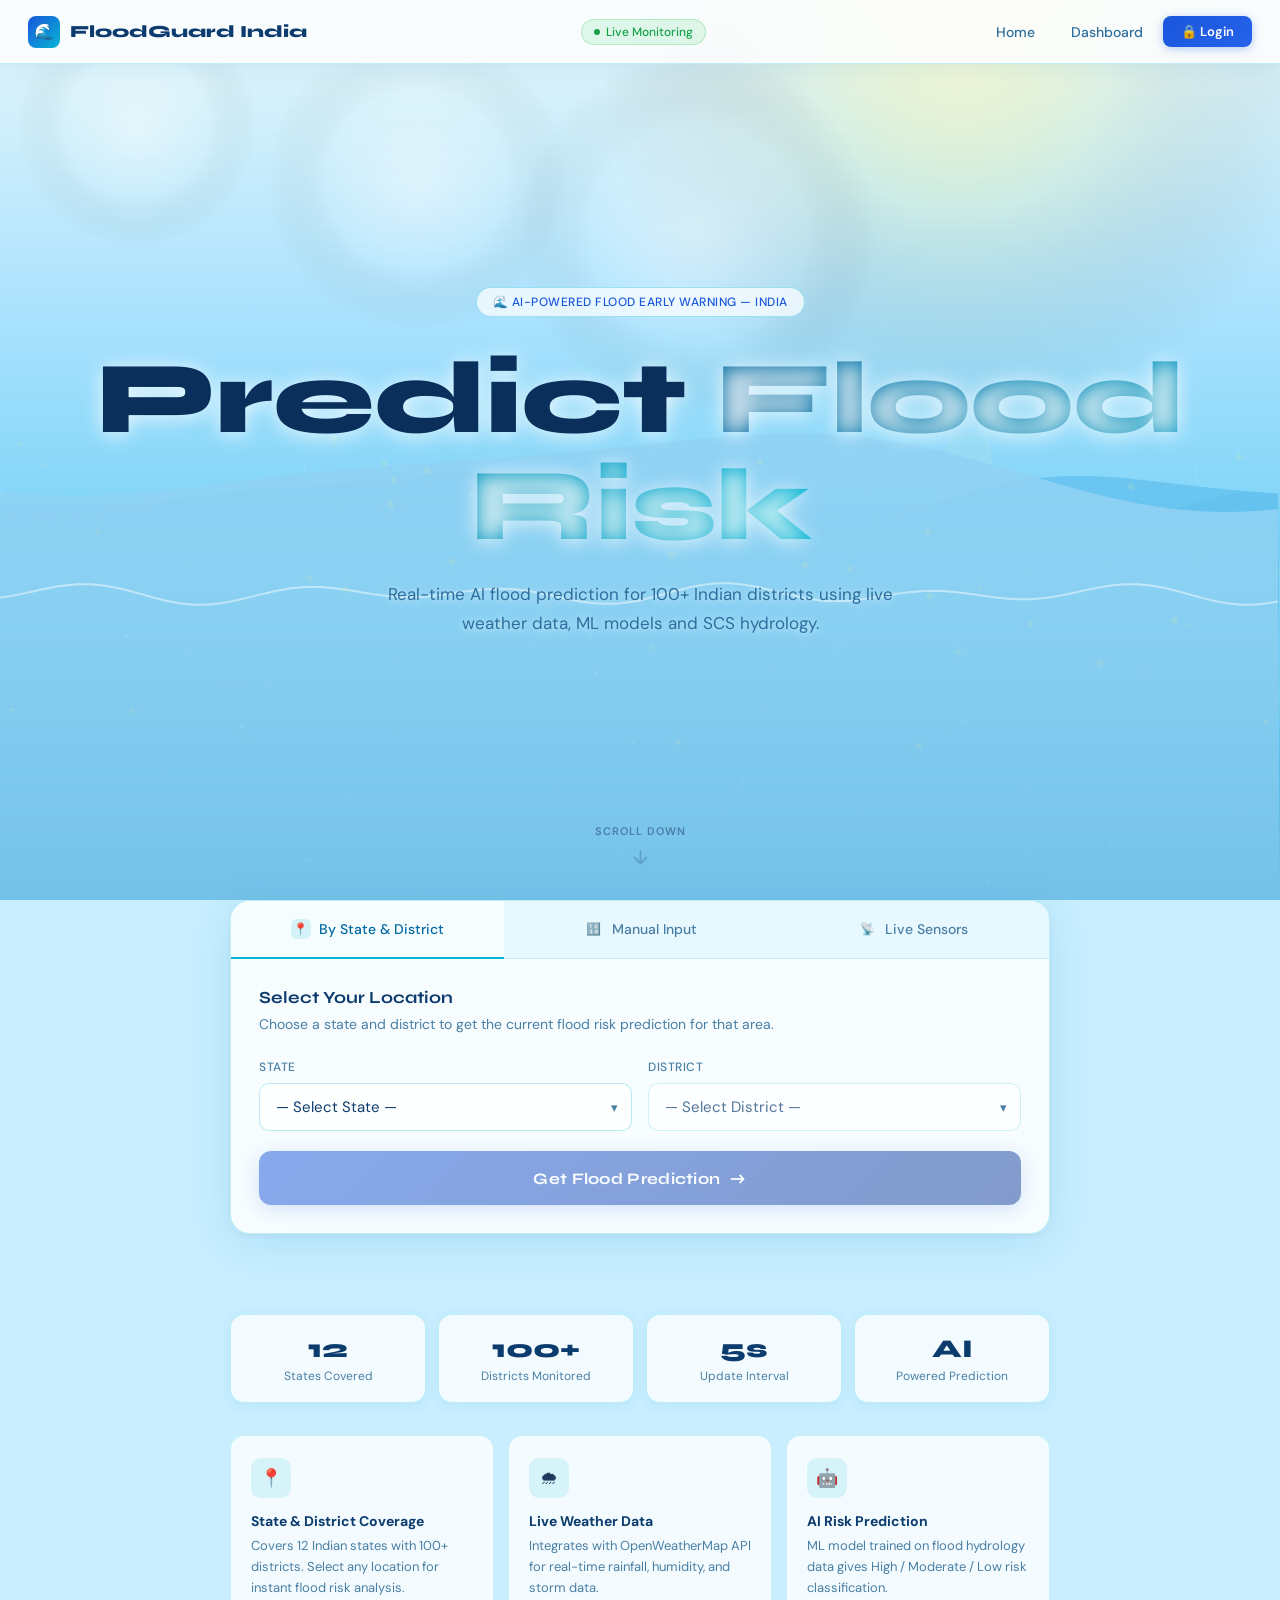
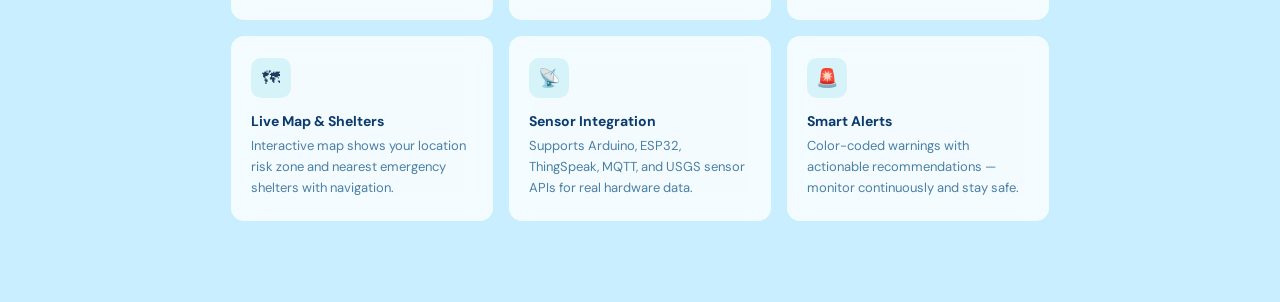
==== commit 2065da63: "Add files via upload" ====
--- a/source/templates/index.html
+++ b/source/templates/index.html
@@ -3,7 +3,7 @@
 <head>
     <meta charset="UTF-8">
     <meta name="viewport" content="width=device-width, initial-scale=1.0">
-    <title>FloodWatch India — AI Flood Prediction</title>
+    <title>FloodGuard India — AI Flood Prediction</title>
     <link rel="preconnect" href="https://fonts.googleapis.com">
     <link href="https://fonts.googleapis.com/css2?family=Syne:wght@400;700;800&family=DM+Sans:wght@300;400;500;600&display=swap" rel="stylesheet">
     <style>
@@ -179,7 +179,7 @@
 <div id="alert-banner"></div>
 
 <nav class="nav">
-    <a class="nav-brand" href="/"><div class="drop">&#127754;</div>FloodWatch India</a>
+            <a class="nav-brand" href="/"><div class="drop">&#127754;</div>FloodGuard India</a>
     <div class="live-badge">Live Monitoring</div>
     <div class="nav-links">
         <a href="/">Home</a>
@@ -243,29 +243,49 @@
         </div>
 
         <!-- TAB 2: Manual Input — plain form POST → opens result.html -->
-        <div class="tab-panel" id="panel-manual">
-            <div class="panel-title">Enter Sensor Readings</div>
-            <div class="panel-sub">Input the current sensor readings from your local monitoring equipment.</div>
-            <form action="/predict" method="POST">
-                <div class="manual-grid">
-                    <div class="field-wrap">
-                        <label class="field-label">Rainfall (mm)</label>
-                        <input type="number" name="rainfall" placeholder="e.g. 45" step="0.1" min="0" required>
-                    </div>
-                    <div class="field-wrap">
-                        <label class="field-label">Water Level (m)</label>
-                        <input type="number" name="water_level" placeholder="e.g. 2.5" step="0.01" min="0" required>
-                    </div>
-                    <div class="field-wrap">
-                        <label class="field-label">River Flow (m&#179;/s)</label>
-                        <input type="number" name="flow_rate" placeholder="e.g. 150" step="0.1" min="0" required>
-                    </div>
-                </div>
-                <button type="submit" class="predict-btn">
-                    <span>Get Flood Prediction</span><span class="btn-arrow">&#8594;</span>
-                </button>
-            </form>
-        </div>
+        <div class="tab-panel" id="panel-manual">
+            <div class="panel-title">Enter Sensor Readings</div>
+            <div class="panel-sub">Input your location and environmental readings to generate a more explainable flood-risk prediction.</div>
+            <form action="/predict" method="POST">
+                <div class="select-row">
+                    <div class="field-wrap">
+                        <label class="field-label">Location</label>
+                        <input type="text" name="location" placeholder="Example: Chennai, Tamil Nadu" required>
+                    </div>
+                    <div class="field-wrap">
+                        <label class="field-label">Rainfall (mm)</label>
+                        <input type="number" name="rainfall" step="0.1" min="0" placeholder="42" required>
+                    </div>
+                </div>
+                <div class="manual-grid">
+                    <div class="field-wrap">
+                        <label class="field-label">Water Level (m)</label>
+                        <input type="number" name="water_level" step="0.1" min="0" placeholder="3.2" required>
+                    </div>
+                    <div class="field-wrap">
+                        <label class="field-label">River Flow (m&#179;/s)</label>
+                        <input type="number" name="flow_rate" step="0.1" min="0" placeholder="150" required>
+                    </div>
+                    <div class="field-wrap">
+                        <label class="field-label">Temperature (&#8451;)</label>
+                        <input type="number" name="temperature" step="0.1" placeholder="28" required>
+                    </div>
+                </div>
+                <div class="select-row">
+                    <div class="field-wrap">
+                        <label class="field-label">Humidity (%)</label>
+                        <input type="number" name="humidity" step="0.1" min="0" max="100" placeholder="80" required>
+                    </div>
+                    <div class="field-wrap">
+                        <label class="field-label">Prediction Mode</label>
+                        <input type="text" value="Explainable Risk Analysis" disabled>
+                    </div>
+                </div>
+                <button type="submit" class="predict-btn">
+                    <span>Run Prediction</span><span class="btn-arrow">&#8594;</span>
+                </button>
+            </form>
+        </div>
 
         <!-- TAB 3: Live Sensors -->
         <div class="tab-panel" id="panel-live">
@@ -384,10 +404,12 @@
 }
 
 // ── Render inline result ──────────────────────────────────────────
-function renderResult(data){
-    var risk=data.prediction.risk,
-        prob=data.prediction.probability,
-        cls=risk.toLowerCase();
+function renderResult(data){
+    var risk=data.prediction.risk,
+        prob=data.prediction.probability,
+        confidence=Math.round((data.prediction.confidence || 0) * 100),
+        reasons=data.prediction.reasons || [],
+        cls=risk.toLowerCase().replace(/\s+/g,'-');
 
     var recoHTML='';
     if(risk==='High'||risk==='Moderate'){
@@ -425,15 +447,27 @@
                 +'<div class="metric-box"><div class="metric-val">'+data.water_level+'</div><div class="metric-lbl">Water Level m</div></div>'
                 +'<div class="metric-box"><div class="metric-val">'+data.flow_rate+'</div><div class="metric-lbl">River Flow m&#179;/s</div></div>'
             +'</div>'
-            +'<div class="prob-bar-row">'
-                +'<div class="prob-bar-label"><span>Flood Probability</span><span>'+prob+'%</span></div>'
-                +'<div class="prob-track"><div class="prob-fill '+cls+'" style="width:'+prob+'%;"></div></div>'
-            +'</div>'
-            +recoHTML
-            +'<div class="result-actions" style="margin-top:14px;">'
-                +'<a href="/dashboard" class="action-btn primary">Open Live Dashboard &#8594;</a>'
-                +'<button class="action-btn" onclick="resetForm()">Try Another Location</button>'
-            +'</div>'
+            +'<div class="prob-bar-row">'
+                +'<div class="prob-bar-label"><span>Flood Probability</span><span>'+prob+'%</span></div>'
+                +'<div class="prob-track"><div class="prob-fill '+cls+'" style="width:'+prob+'%;"></div></div>'
+            +'</div>'
+            +'<div class="prob-bar-row">'
+                +'<div class="prob-bar-label"><span>Model Confidence</span><span>'+confidence+'%</span></div>'
+                +'<div class="prob-track"><div class="prob-fill low" style="width:'+confidence+'%;"></div></div>'
+            +'</div>'
+            +(reasons.length
+                ? '<div style="margin-bottom:16px;padding:14px 16px;background:rgba(6,182,212,.07);border:1px solid rgba(6,182,212,.16);border-radius:10px;">'
+                    +'<div style="font-size:12px;font-weight:700;color:#0891b2;text-transform:uppercase;letter-spacing:.5px;margin-bottom:8px;">Why This Risk Was Predicted</div>'
+                    +'<ul style="list-style:none;padding:0;display:flex;flex-direction:column;gap:6px;">'
+                    +reasons.map(function(a){return '<li style="font-size:13px;color:#4a7fa5;display:flex;gap:8px;"><span style="color:#0891b2;">-</span>'+a+'</li>';}).join('')
+                    +'</ul>'
+                +'</div>'
+                : '')
+            +recoHTML
+            +'<div class="result-actions" style="margin-top:14px;">'
+                +'<a href="/dashboard" class="action-btn primary">Open Live Dashboard &#8594;</a>'
+                +'<button class="action-btn" onclick="resetForm()">Try Another Location</button>'
+            +'</div>'
         +'</div>';
 
     panel.style.display='block';
@@ -449,23 +483,33 @@
 }
 
 // ── Live sensor poll ──────────────────────────────────────────────
-function pollLive(){
-    fetch('/api/realtime-data')
-        .then(function(r){return r.json();})
-        .then(function(data){
-            document.getElementById('live-rain').textContent=data.rainfall;
-            document.getElementById('live-wl').textContent=data.water_level;
-            document.getElementById('live-flow').textContent=data.flow_rate;
+function pollLive(){
+    fetch('/api/public-realtime-data')
+        .then(function(r){
+            if(!r.ok){
+                throw new Error('LIVE_UNAVAILABLE');
+            }
+            return r.json();
+        })
+        .then(function(data){
+            document.getElementById('live-rain').textContent=data.rainfall;
+            document.getElementById('live-wl').textContent=data.water_level;
+            document.getElementById('live-flow').textContent=data.flow_rate;
             var box=document.getElementById('live-alert'),
                 risk=data.prediction.risk,
                 prob=data.prediction.probability;
             box.style.background=risk==='High'?'rgba(239,68,68,.12)':risk==='Moderate'?'rgba(245,158,11,.12)':'rgba(34,197,94,.12)';
-            box.style.color=risk==='High'?'#dc2626':risk==='Moderate'?'#d97706':'#16a34a';
-            box.textContent=risk==='High'?'\u26a0 FLOOD WARNING \u2014 High Risk ('+prob+'%)'
-                :risk==='Moderate'?'\u26a1 Moderate Risk Detected ('+prob+'%)'
-                :'\u2713 Safe Conditions \u2014 Low Risk ('+prob+'%)';
-        }).catch(function(){});
-}
+            box.style.color=risk==='High'?'#dc2626':risk==='Moderate'?'#d97706':'#16a34a';
+            box.textContent=risk==='High'?'\u26a0 FLOOD WARNING \u2014 High Risk ('+prob+'%)'
+                :risk==='Moderate'?'\u26a1 Moderate Risk Detected ('+prob+'%)'
+                :'\u2713 Safe Conditions \u2014 Low Risk ('+prob+'%)';
+        }).catch(function(){
+            var box=document.getElementById('live-alert');
+            box.style.background='rgba(245,158,11,.10)';
+            box.style.color='#b45309';
+            box.textContent='Live sensor feed is temporarily unavailable. Please try again shortly.';
+        });
+}
 pollLive();
 setInterval(pollLive,5000);
 
@@ -519,4 +563,4 @@
 })();
 </script>
 </body>
-</html>
+</html>
